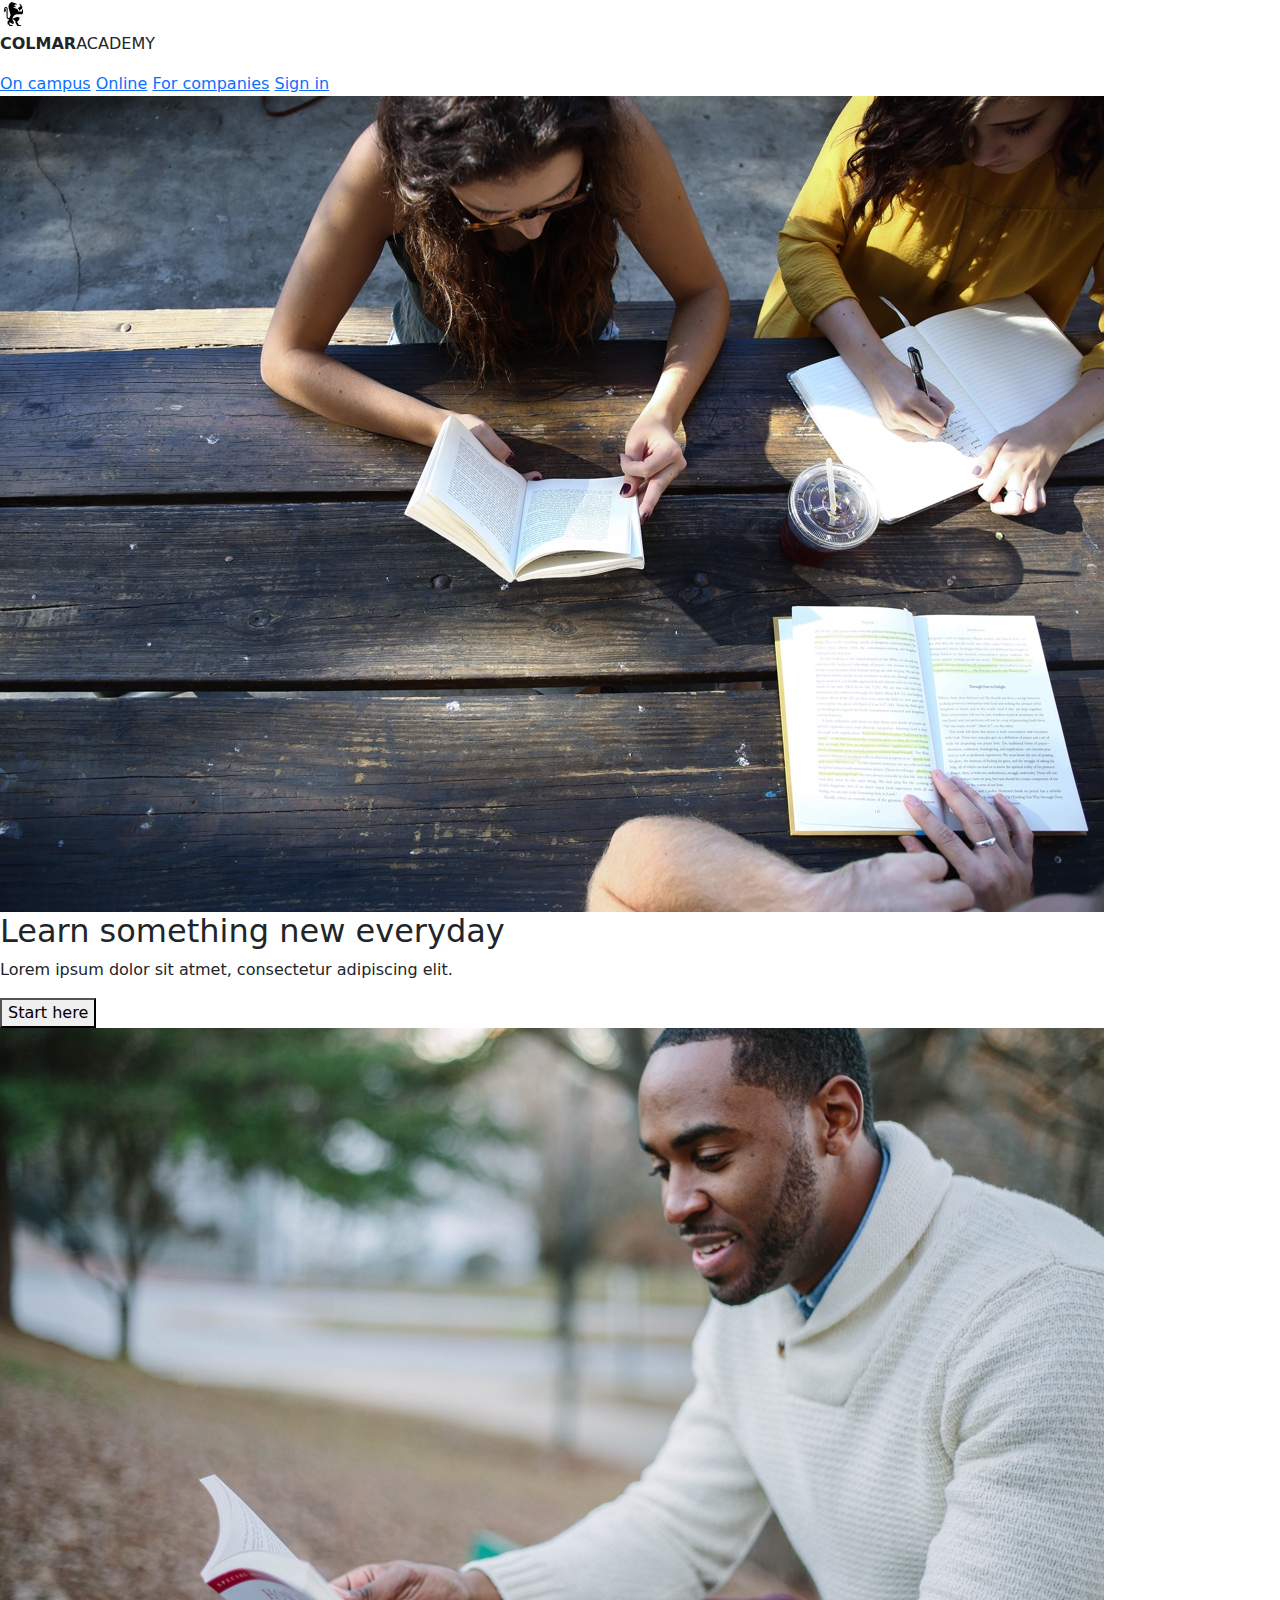
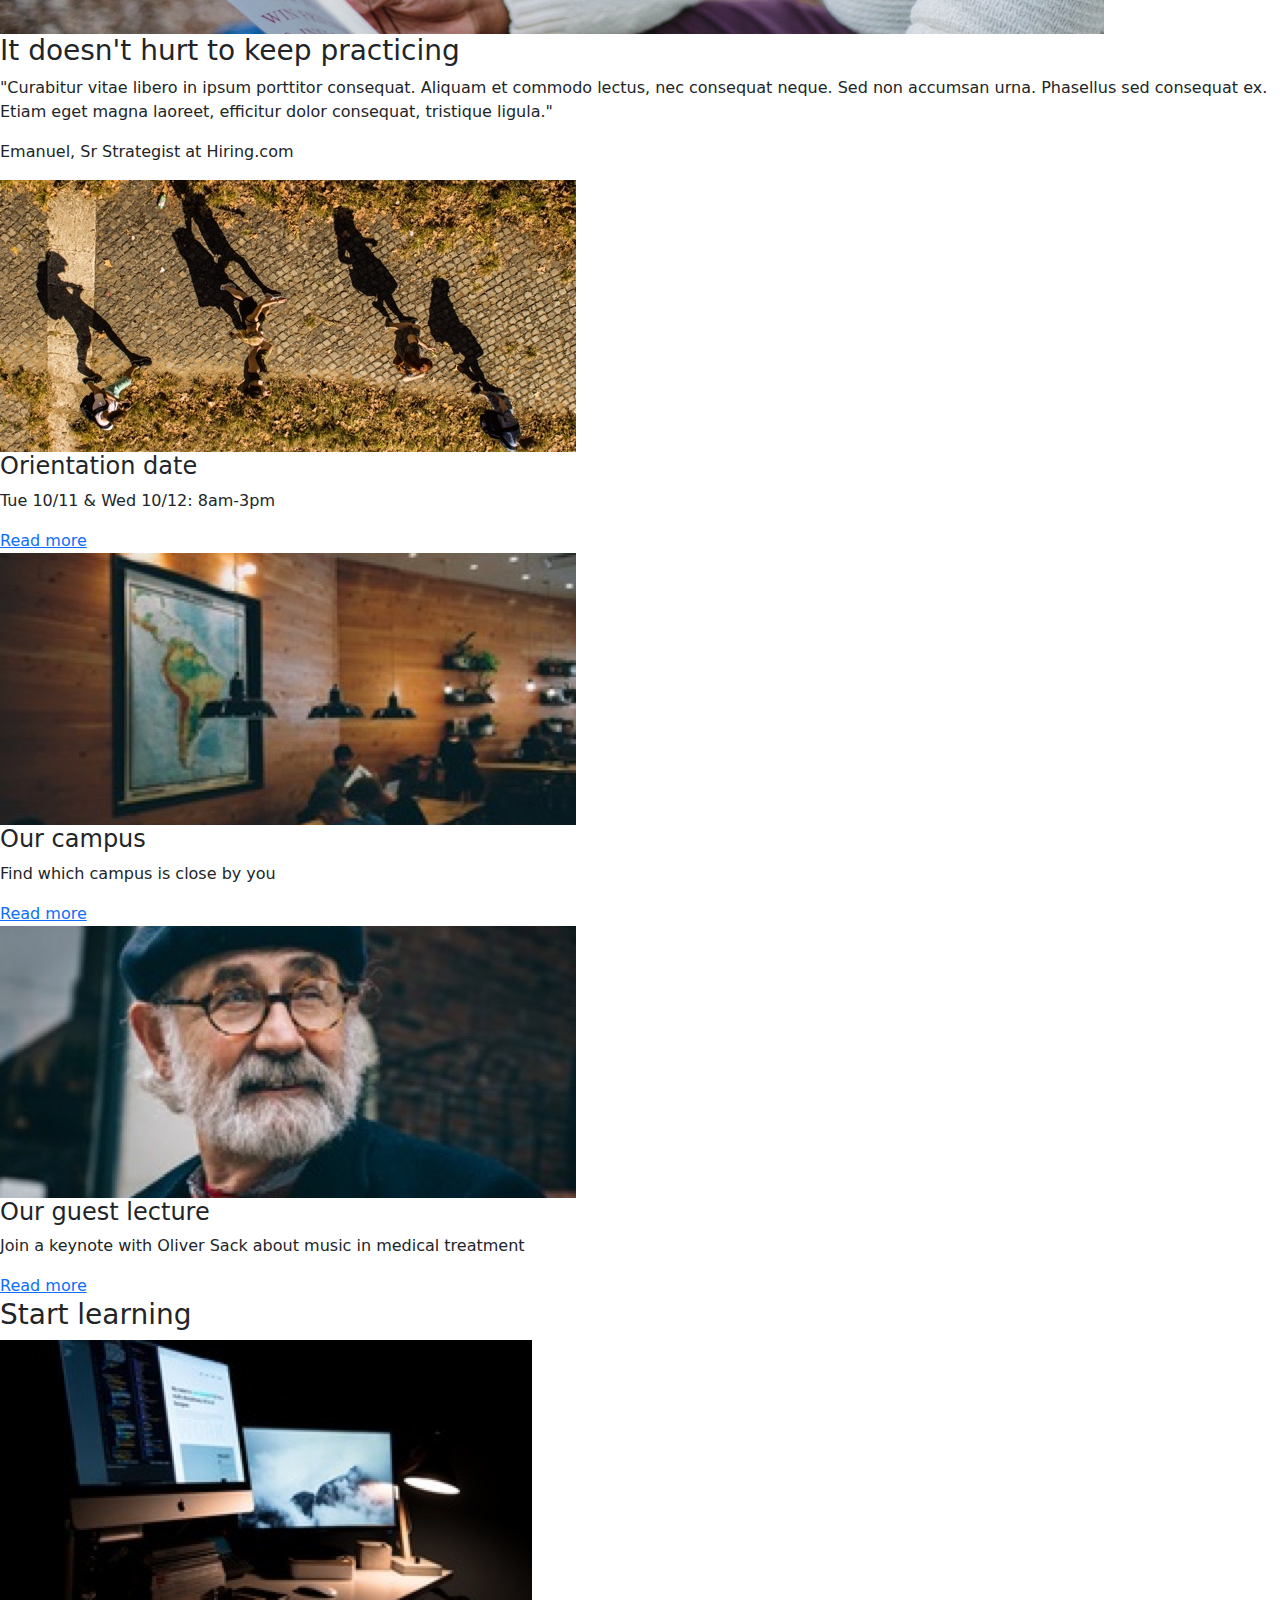
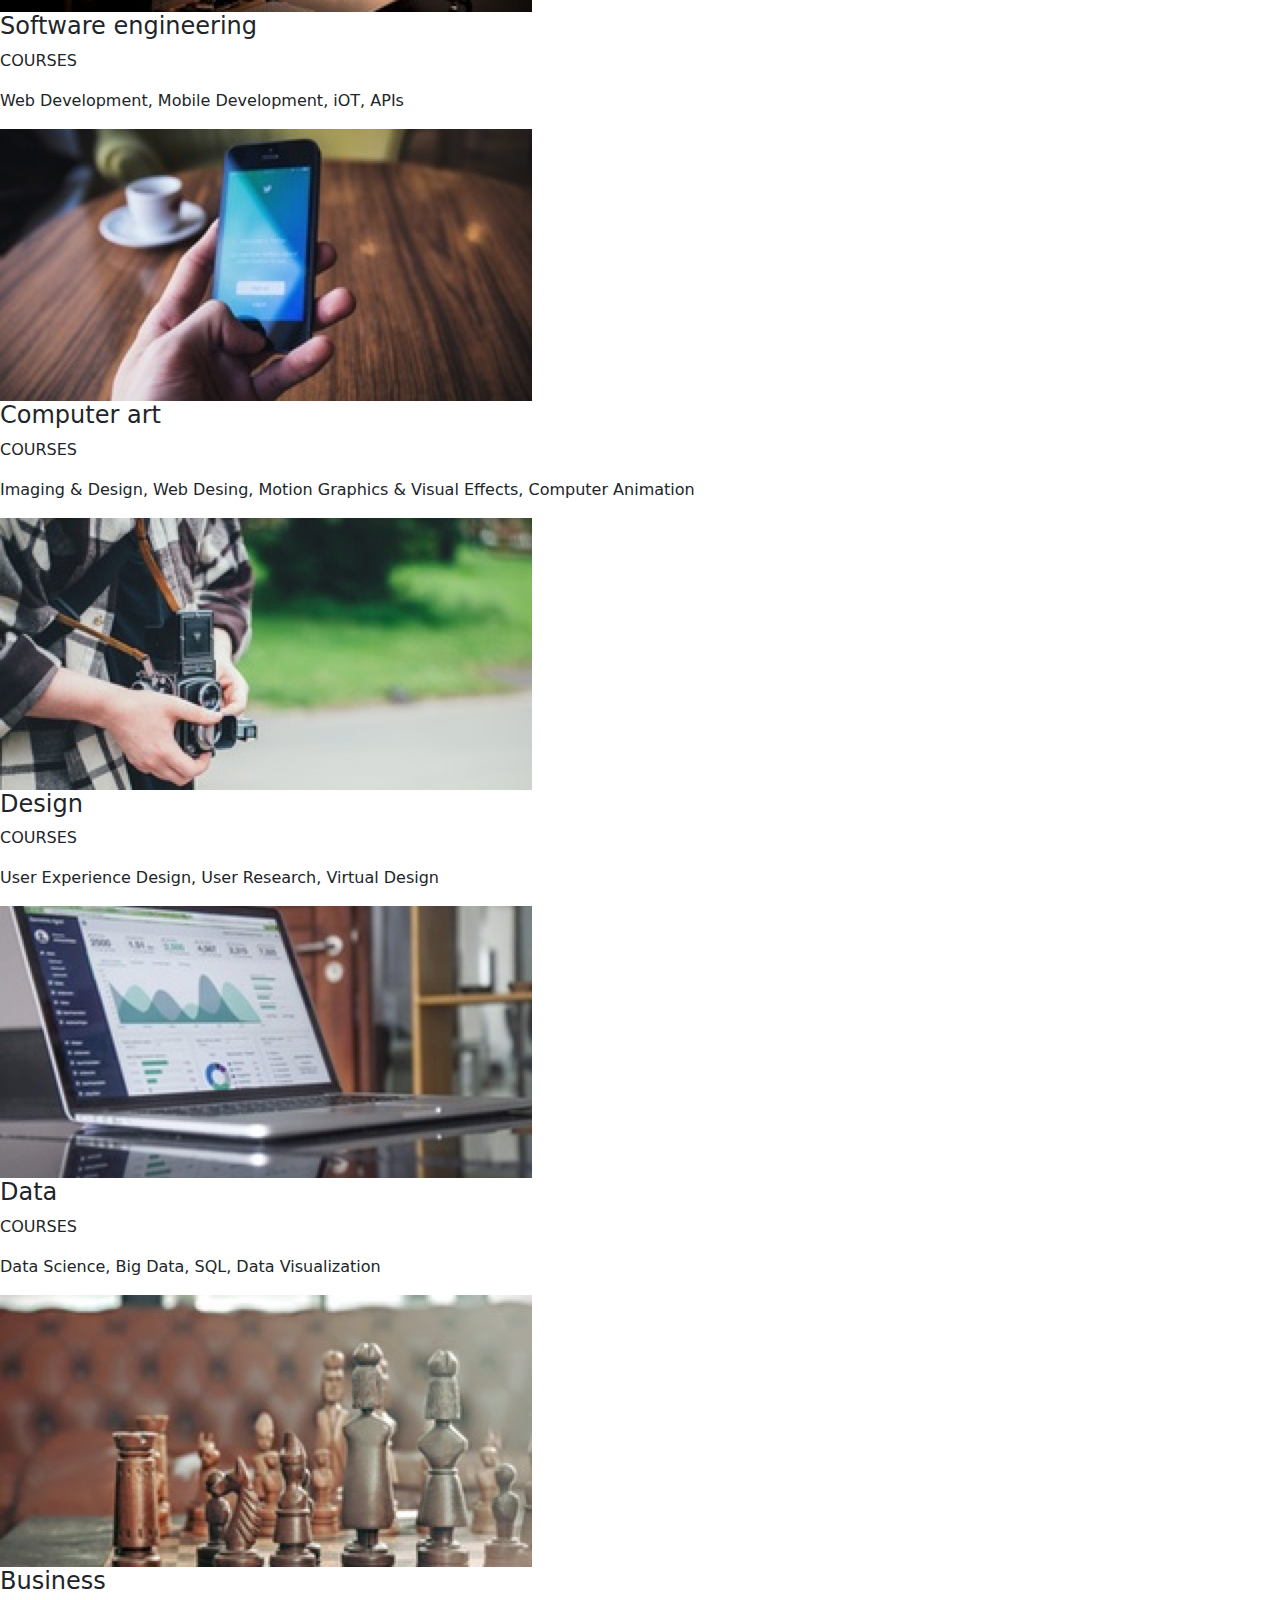
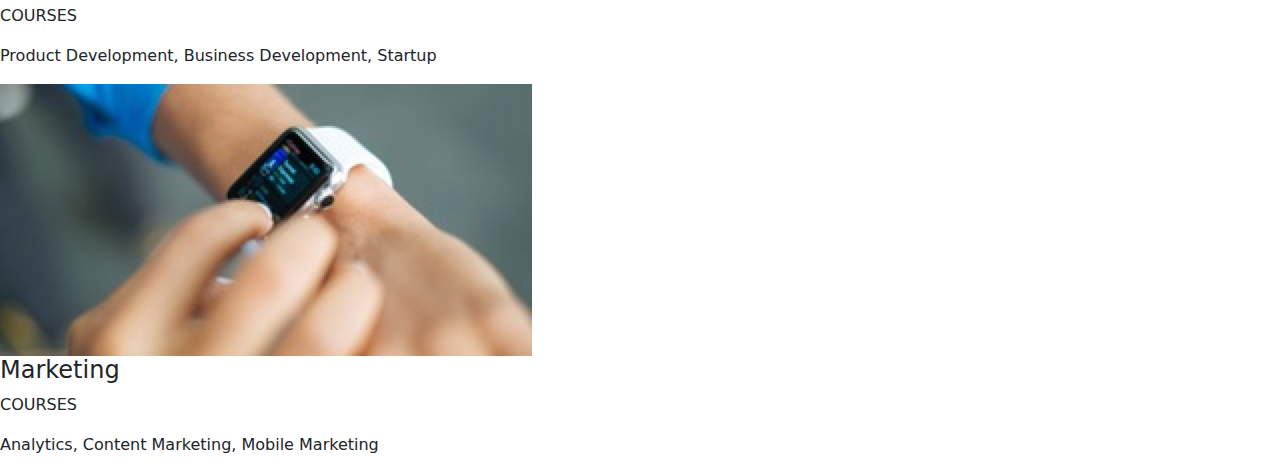
==== Capstone-Colmar/index.html @ bcd19c35 "Add third section courses" ====
<!DOCTYPE html>
<html lang="en">
  <head>
    <meta charset="UTF-8" />
    <meta http-equiv="X-UA-Compatible" content="IE=edge" />
    <meta name="viewport" content="width=device-width, initial-scale=1.0" />
    <title>Colmar Academy</title>
    <link
      rel="stylesheet"
      href="https://cdn.jsdelivr.net/npm/bootstrap@5.1.0/dist/css/bootstrap.min.css"
    />
    <link rel="stylesheet" href="resources/css/style.css" />
  </head>
  <body>
    <!-- HEADER -->
    <header>
      <div>
        <img src="resources/images/ic-logo.svg" alt="" />
        <p><strong>COLMAR</strong>ACADEMY</p>
      </div>
      <nav>
        <a href="">On campus</a>
        <a href="">Online</a>
        <a href="">For companies</a>
        <a href="">Sign in</a>
      </nav>
    </header>
    <!-- MAIN CONTENT -->
    <main>
      <!-- BANNER -->
      <section>
        <div>
          <img src="resources/images/banner.jpg" alt="" />
        </div>
        <div>
          <h2>Learn something new everyday</h2>
          <p>Lorem ipsum dolor sit atmet, consectetur adipiscing elit.</p>
          <button>Start here</button>
        </div>
      </section>
      <!-- INFORMATION -->
      <section>
        <article>
          <div>
            <img src="resources/images/information-main.jpg" alt="" />
          </div>
          <div>
            <h3>It doesn't hurt to keep practicing</h3>
            <p>
              "Curabitur vitae libero in ipsum porttitor consequat. Aliquam et
              commodo lectus, nec consequat neque. Sed non accumsan urna.
              Phasellus sed consequat ex. Etiam eget magna laoreet, efficitur
              dolor consequat, tristique ligula."
            </p>
            <p>Emanuel, Sr Strategist at Hiring.com</p>
          </div>
        </article>
        <aside>
          <div>
            <div>
              <img
                src="resources/images/information-orientation-mobile.jpg"
                alt=""
              />
            </div>
            <div>
              <h4>Orientation date</h4>
              <p>Tue 10/11 & Wed 10/12: 8am-3pm</p>
              <a href="#" target="_blank">Read more</a>
            </div>
          </div>
          <div>
            <div>
              <img
                src="resources/images/information-campus-mobile.jpg"
                alt=""
              />
            </div>
            <div>
              <h4>Our campus</h4>
              <p>Find which campus is close by you</p>
              <a href="#" target="_blank">Read more</a>
            </div>
          </div>
          <div>
            <div>
              <img
                src="resources/images/information-guest-lecture-mobile.jpg"
                alt=""
              />
            </div>
            <div>
              <h4>Our guest lecture</h4>
              <p>
                Join a keynote with Oliver Sack about music in medical treatment
              </p>
              <a href="#" target="_blank">Read more</a>
            </div>
          </div>
        </aside>
      </section>
      <!-- SECTION 3 ?-->
      <section>
        <h3>Start learning</h3>
        <div>
          <div>
            <div>
              <img src="resources/images/course-software.jpg" alt="" />
            </div>
            <div>
              <h4>Software engineering</h4>
              <p>COURSES</p>
              <p>Web Development, Mobile Development, iOT, APIs</p>
            </div>
          </div>
          <div>
            <div>
              <img
                src="./resources/images/course-computer-art.jpg"
                alt="Smartphone and coffee table"
              />
            </div>
            <div>
              <h4>Computer art</h4>
              <p>COURSES</p>
              <p>
                Imaging & Design, Web Desing, Motion Graphics & Visual Effects,
                Computer Animation
              </p>
            </div>
          </div>
          <div>
            <div>
              <img
                src="./resources/images/course-design.jpg"
                alt="Old-school camera at a green park"
              />
            </div>
            <div>
              <h4>Design</h4>
              <p>COURSES</p>
              <p>User Experience Design, User Research, Virtual Design</p>
            </div>
          </div>
          <div>
            <div>
              <img
                src="./resources/images/course-data.jpg"
                alt="Laptop with spreadsheets and graphics"
              />
            </div>
            <div>
              <h4>Data</h4>
              <p>COURSES</p>
              <p>Data Science, Big Data, SQL, Data Visualization</p>
            </div>
          </div>
          <div>
            <div>
              <img
                src="./resources/images/course-business.jpg"
                alt="Exotic chess pieces against red sofa"
              />
            </div>
            <div>
              <h4>Business</h4>
              <p>COURSES</p>
              <p>Product Development, Business Development, Startup</p>
            </div>
          </div>
          <div>
            <div>
              <img
                src="./resources/images/course-marketing.jpg"
                alt="Smartwatch on wrist"
              />
            </div>
            <div>
              <h4>Marketing</h4>
              <p>COURSES</p>
              <p>Analytics, Content Marketing, Mobile Marketing</p>
            </div>
          </div>
        </div>
      </section>
    </main>
  </body>
</html>
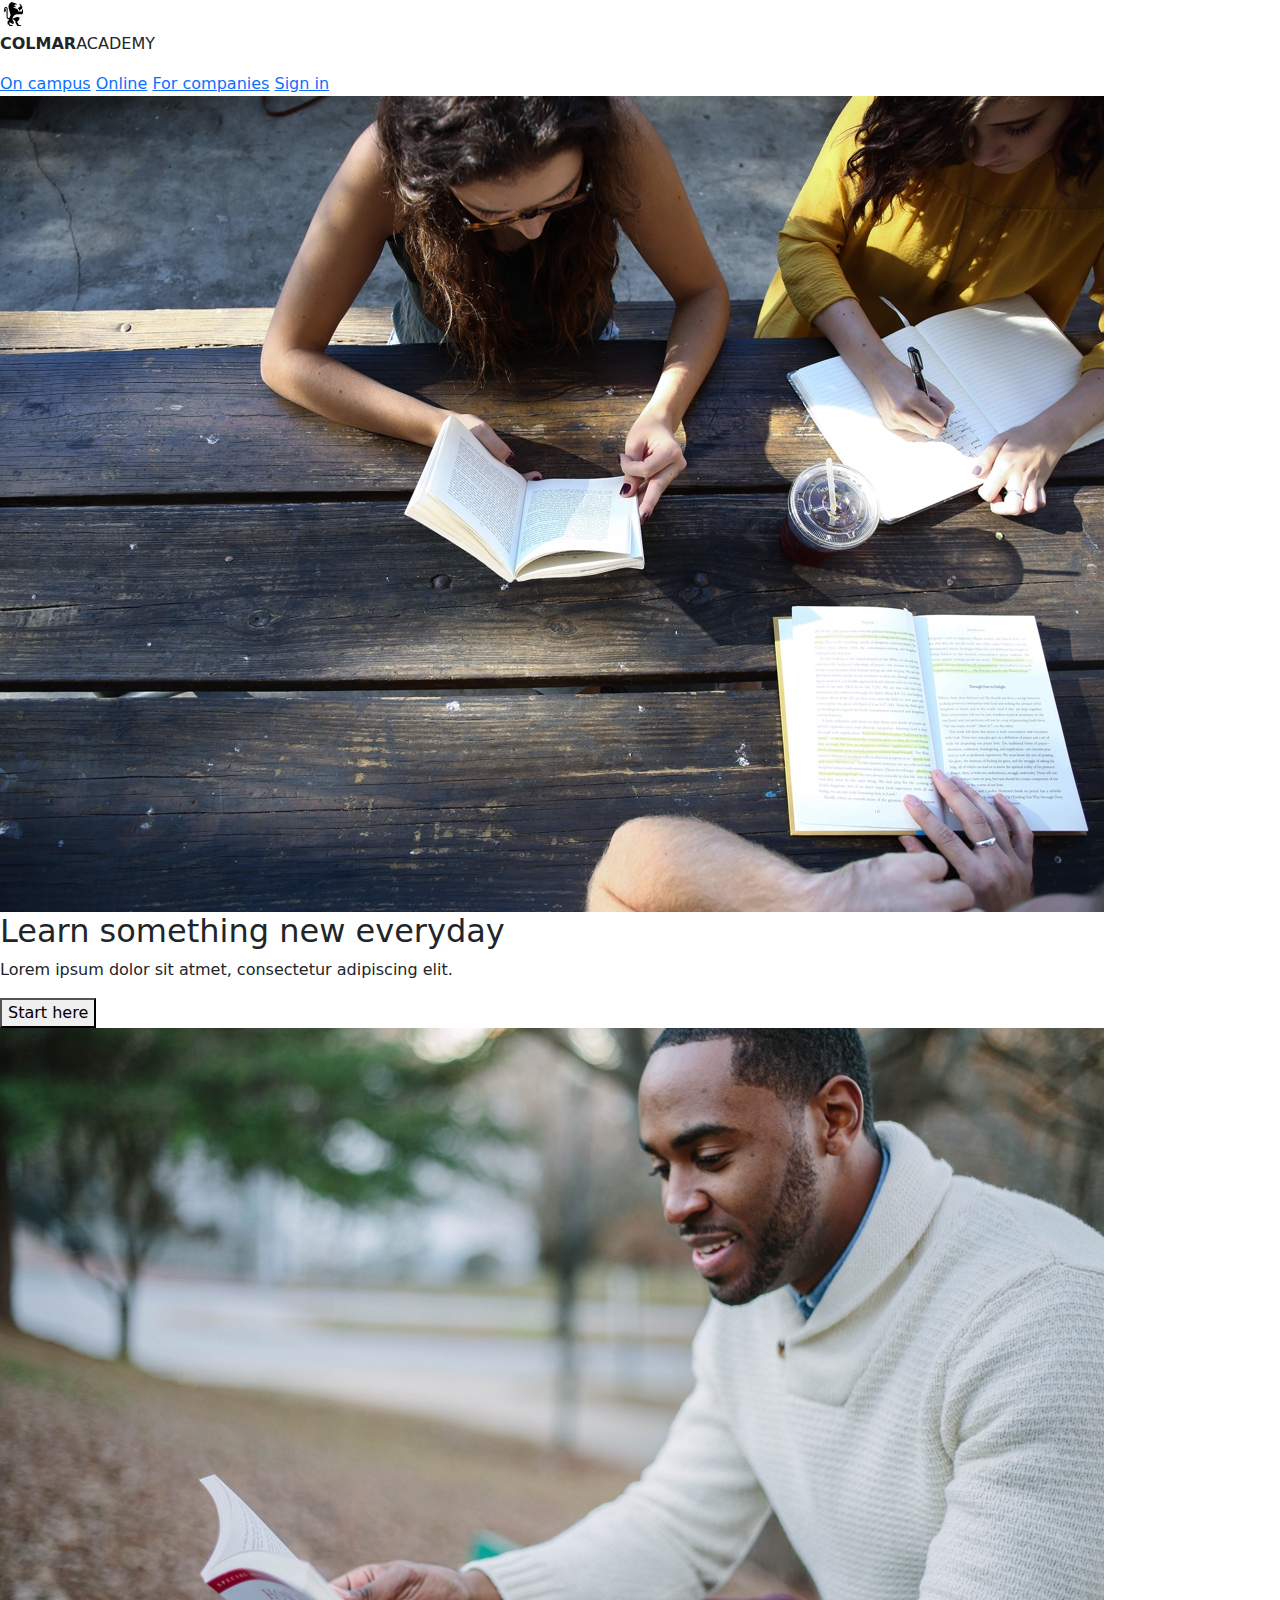
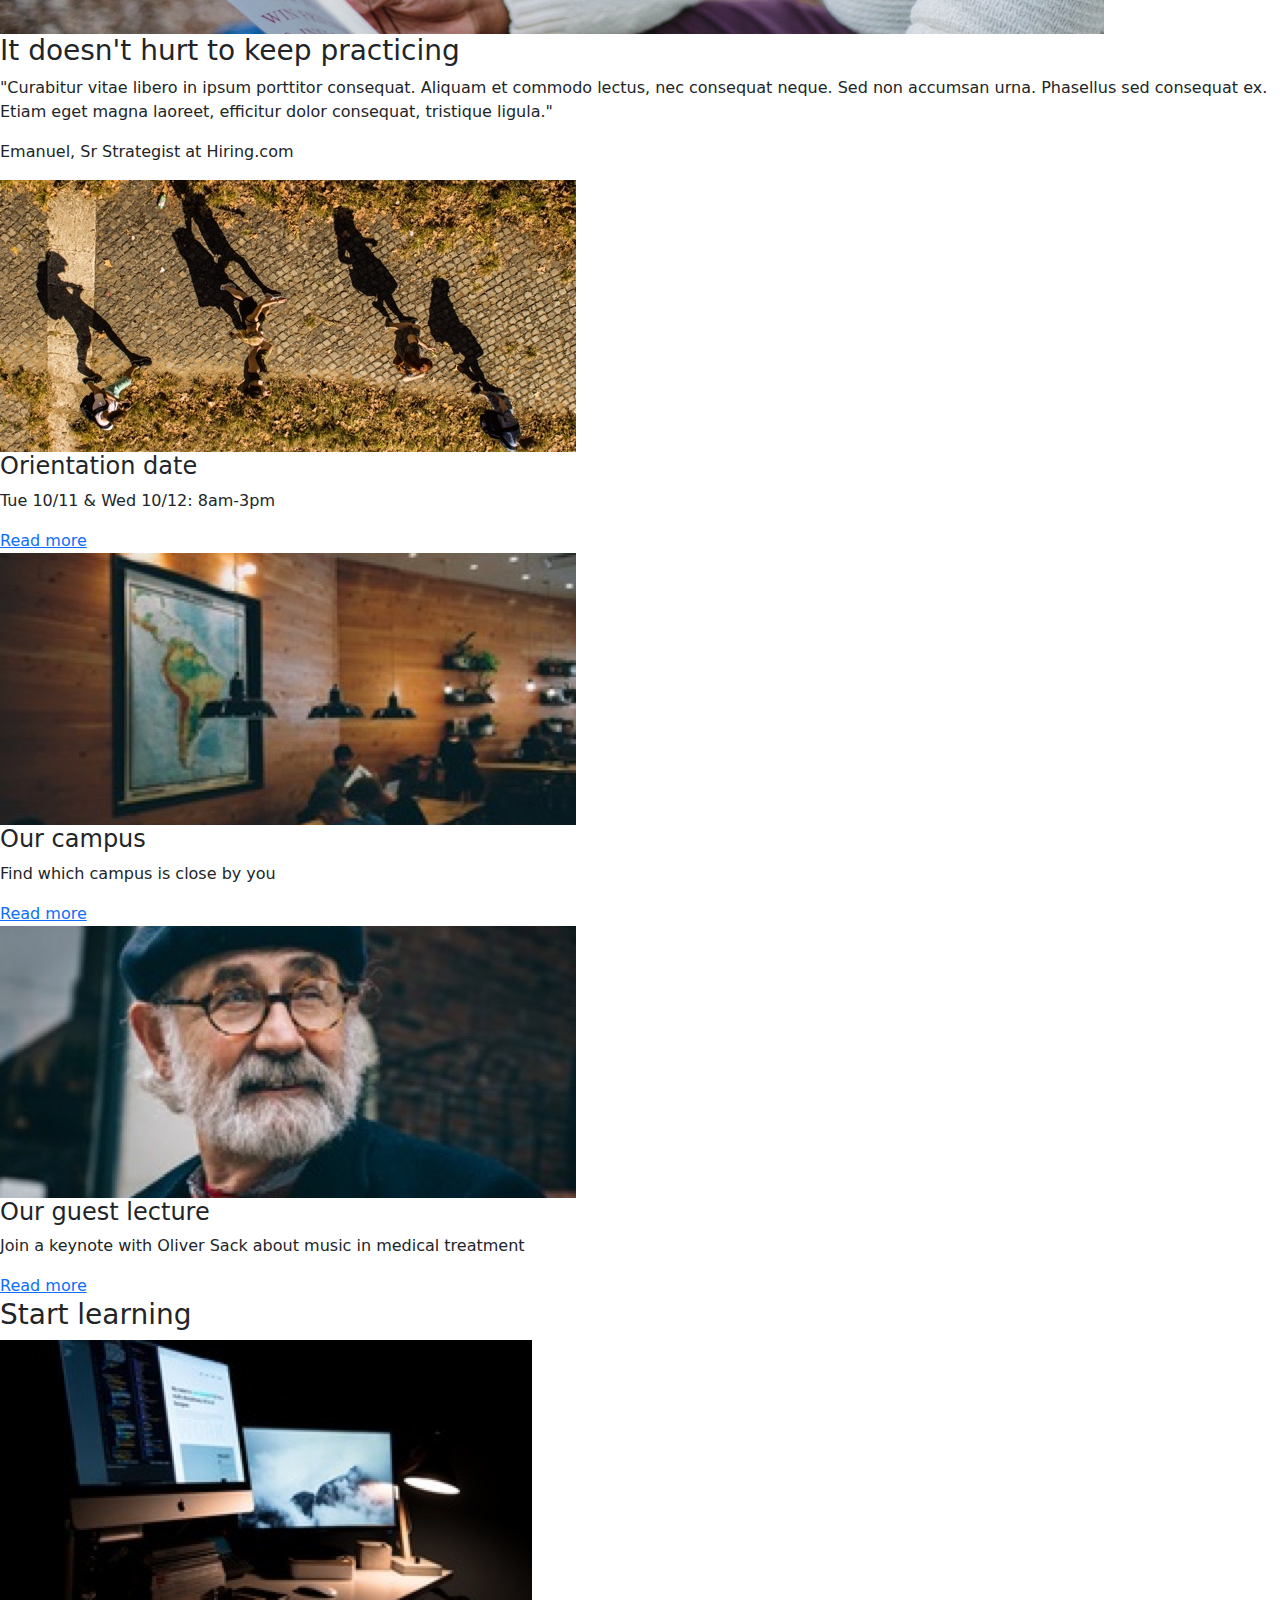
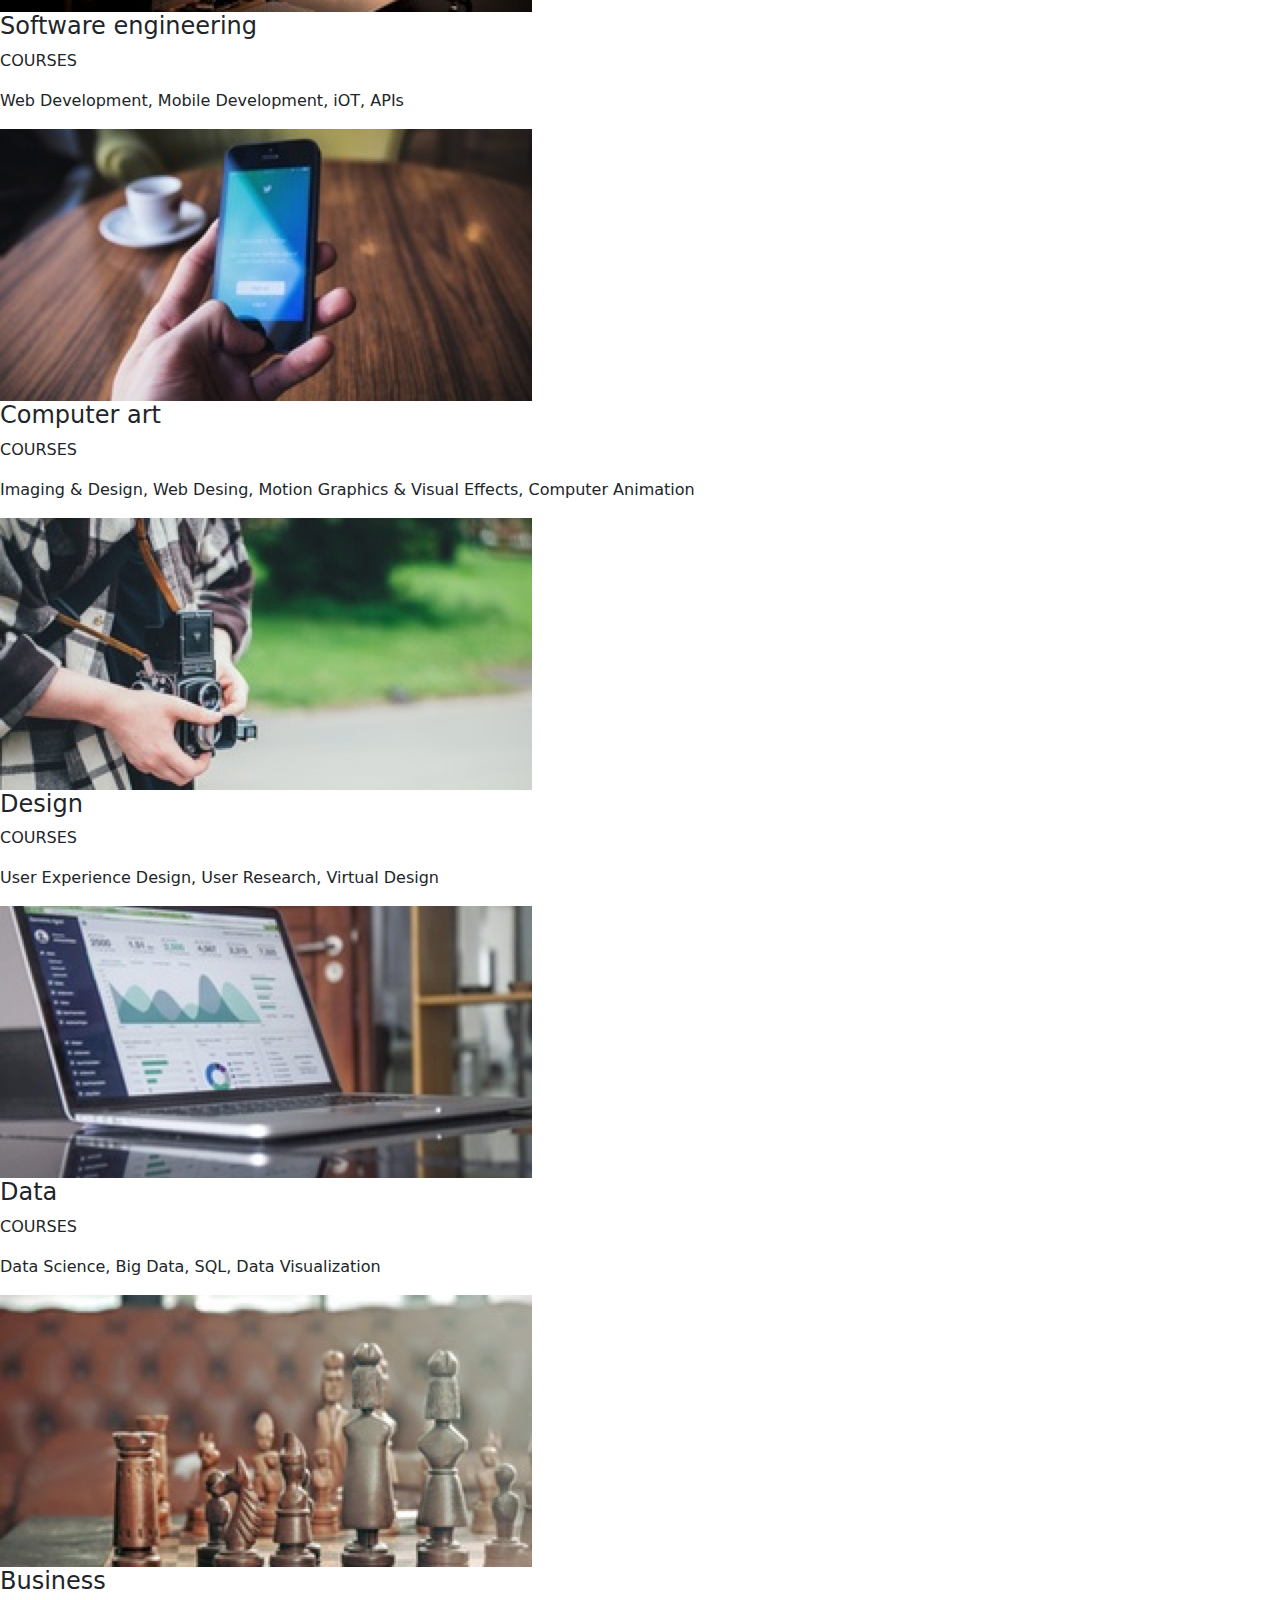
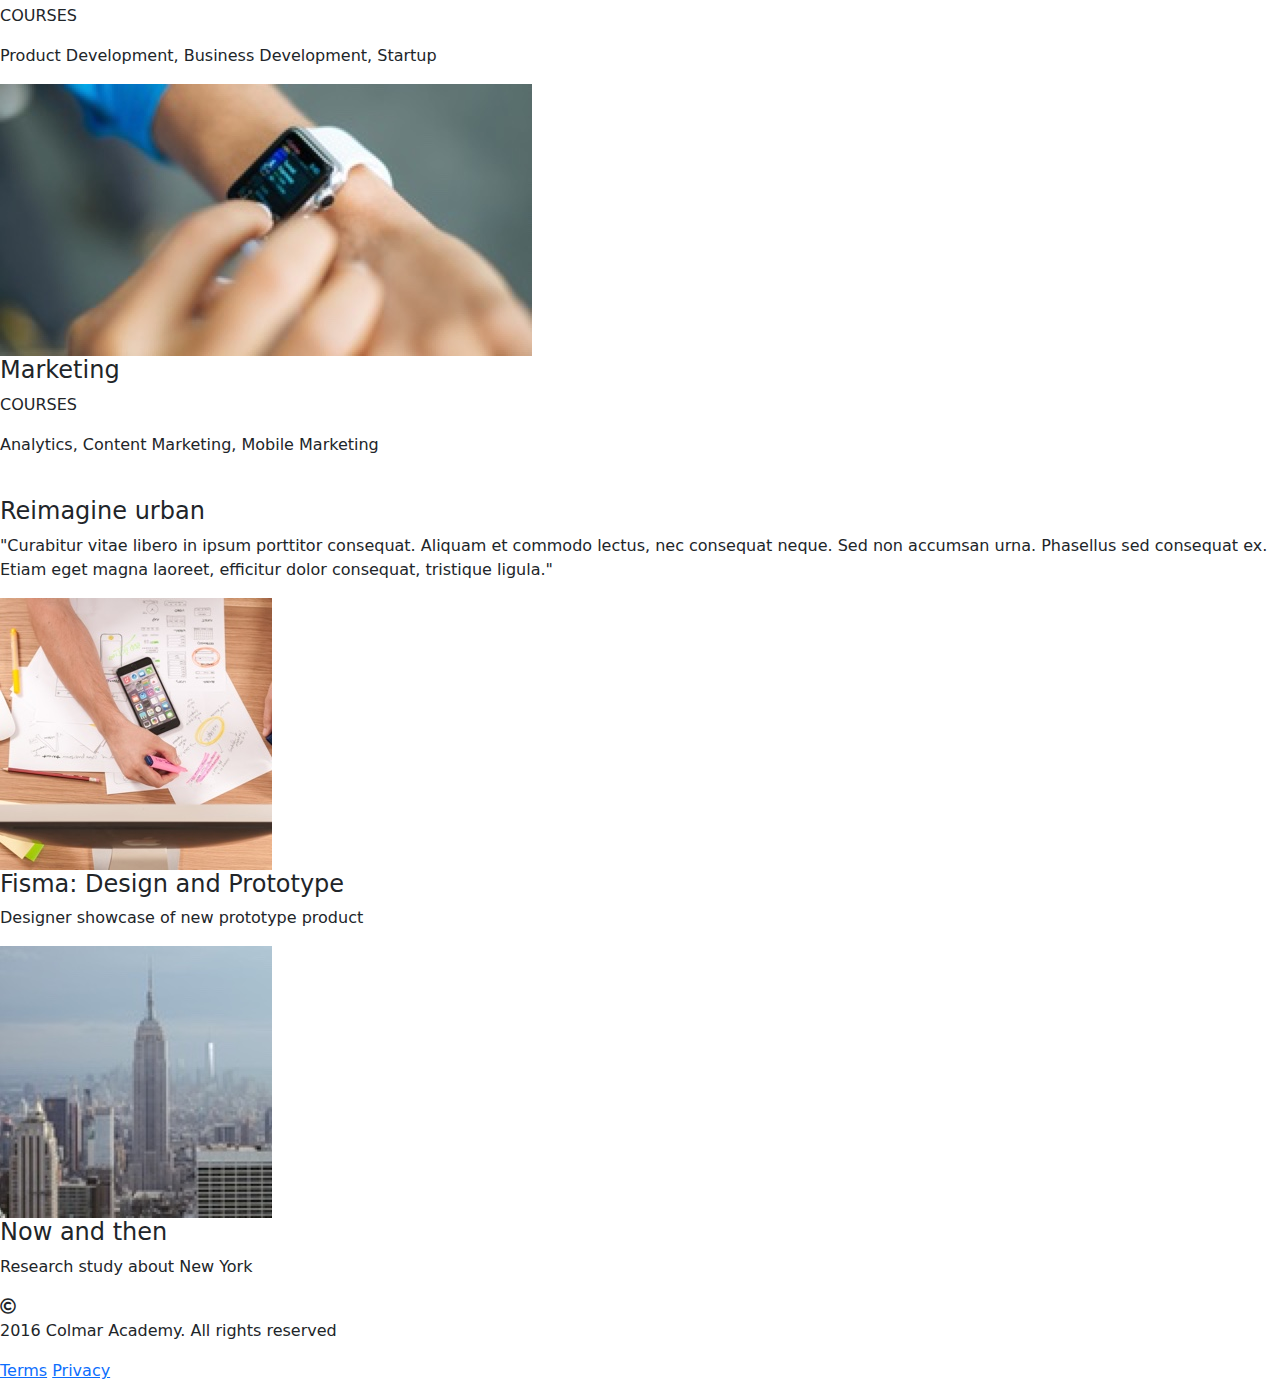
==== commit 2a36aa26: "Add copyright to footer" ====
--- a/Capstone-Colmar/index.html
+++ b/Capstone-Colmar/index.html
@@ -5,6 +5,7 @@
     <meta http-equiv="X-UA-Compatible" content="IE=edge" />
     <meta name="viewport" content="width=device-width, initial-scale=1.0" />
     <title>Colmar Academy</title>
+    <link rel="stylesheet" href="https://cdnjs.cloudflare.com/ajax/libs/font-awesome/5.15.4/css/all.min.css">
     <link
       rel="stylesheet"
       href="https://cdn.jsdelivr.net/npm/bootstrap@5.1.0/dist/css/bootstrap.min.css"
@@ -99,7 +100,7 @@
           </div>
         </aside>
       </section>
-      <!-- SECTION 3 ?-->
+      <!-- COURSES -->
       <section>
         <h3>Start learning</h3>
         <div>
@@ -183,6 +184,54 @@
           </div>
         </div>
       </section>
+      <!-- THESIS -->
+      <section>
+        <article>
+          <div>
+            <img src="resources/images/no-video-img.png" alt="" />
+          </div>
+          <div>
+            <h4>Reimagine urban</h4>
+            <p>
+              "Curabitur vitae libero in ipsum porttitor consequat. Aliquam et
+              commodo lectus, nec consequat neque. Sed non accumsan urna.
+              Phasellus sed consequat ex. Etiam eget magna laoreet, efficitur
+              dolor consequat, tristique ligula."
+            </p>
+          </div>
+        </article>
+        <aside>
+          <div>
+            <div>
+              <img src="resources/images/thesis-fisma.jpg" alt="" />
+            </div>
+            <div>
+              <h4>Fisma: Design and Prototype</h4>
+              <p>Designer showcase of new prototype product</p>
+            </div>
+          </div>
+          <div>
+            <div>
+              <img src="resources/images/thesis-now-and-then.jpg" alt="" />
+            </div>
+            <div>
+              <h4>Now and then</h4>
+              <p>Research study about New York</p>
+            </div>
+          </div>
+        </aside>
+      </section>
     </main>
+    <!-- FOOTER -->
+    <footer>
+    <div>
+      <i class="far fa-copyright"></i>
+      <p>2016 Colmar Academy. All rights reserved</p>
+    </div>
+    <div>
+      <a href="">Terms</a>
+      <a href="">Privacy</a>
+    </div>
+    </footer>
   </body>
 </html>
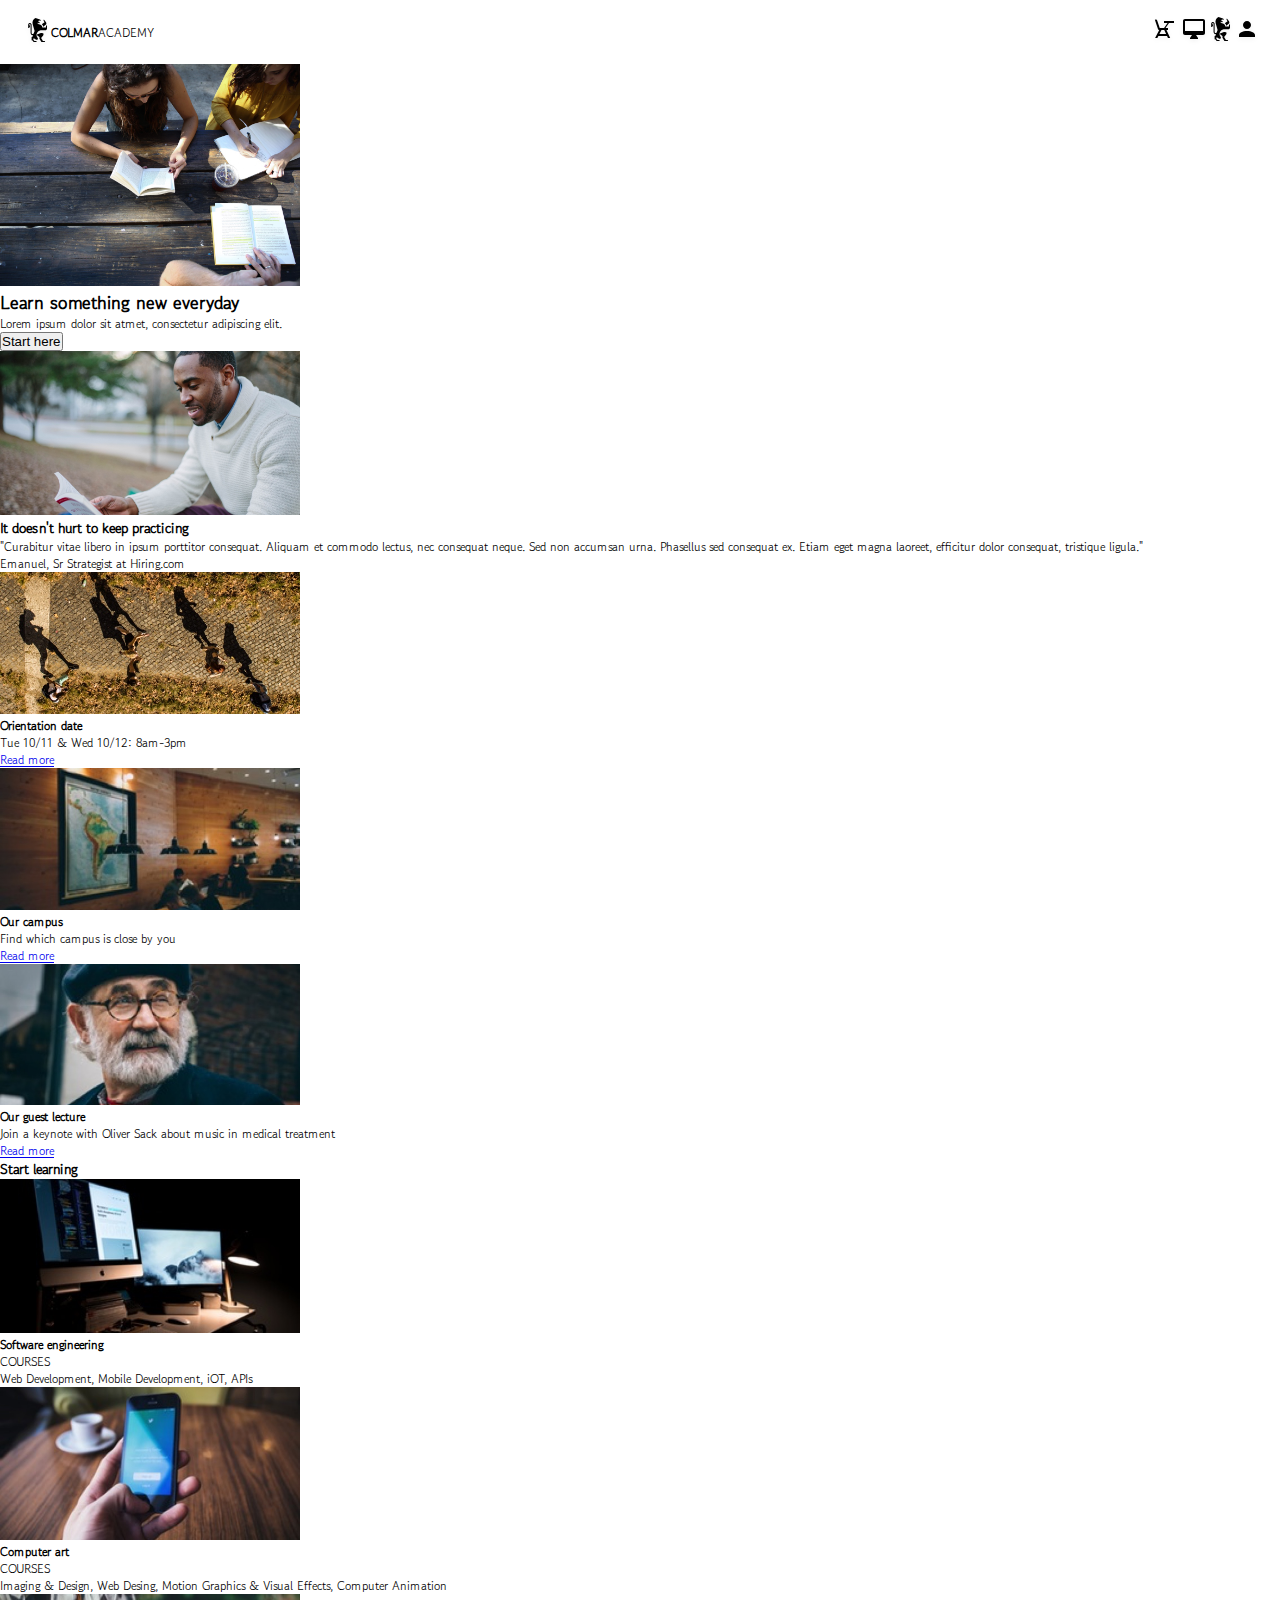
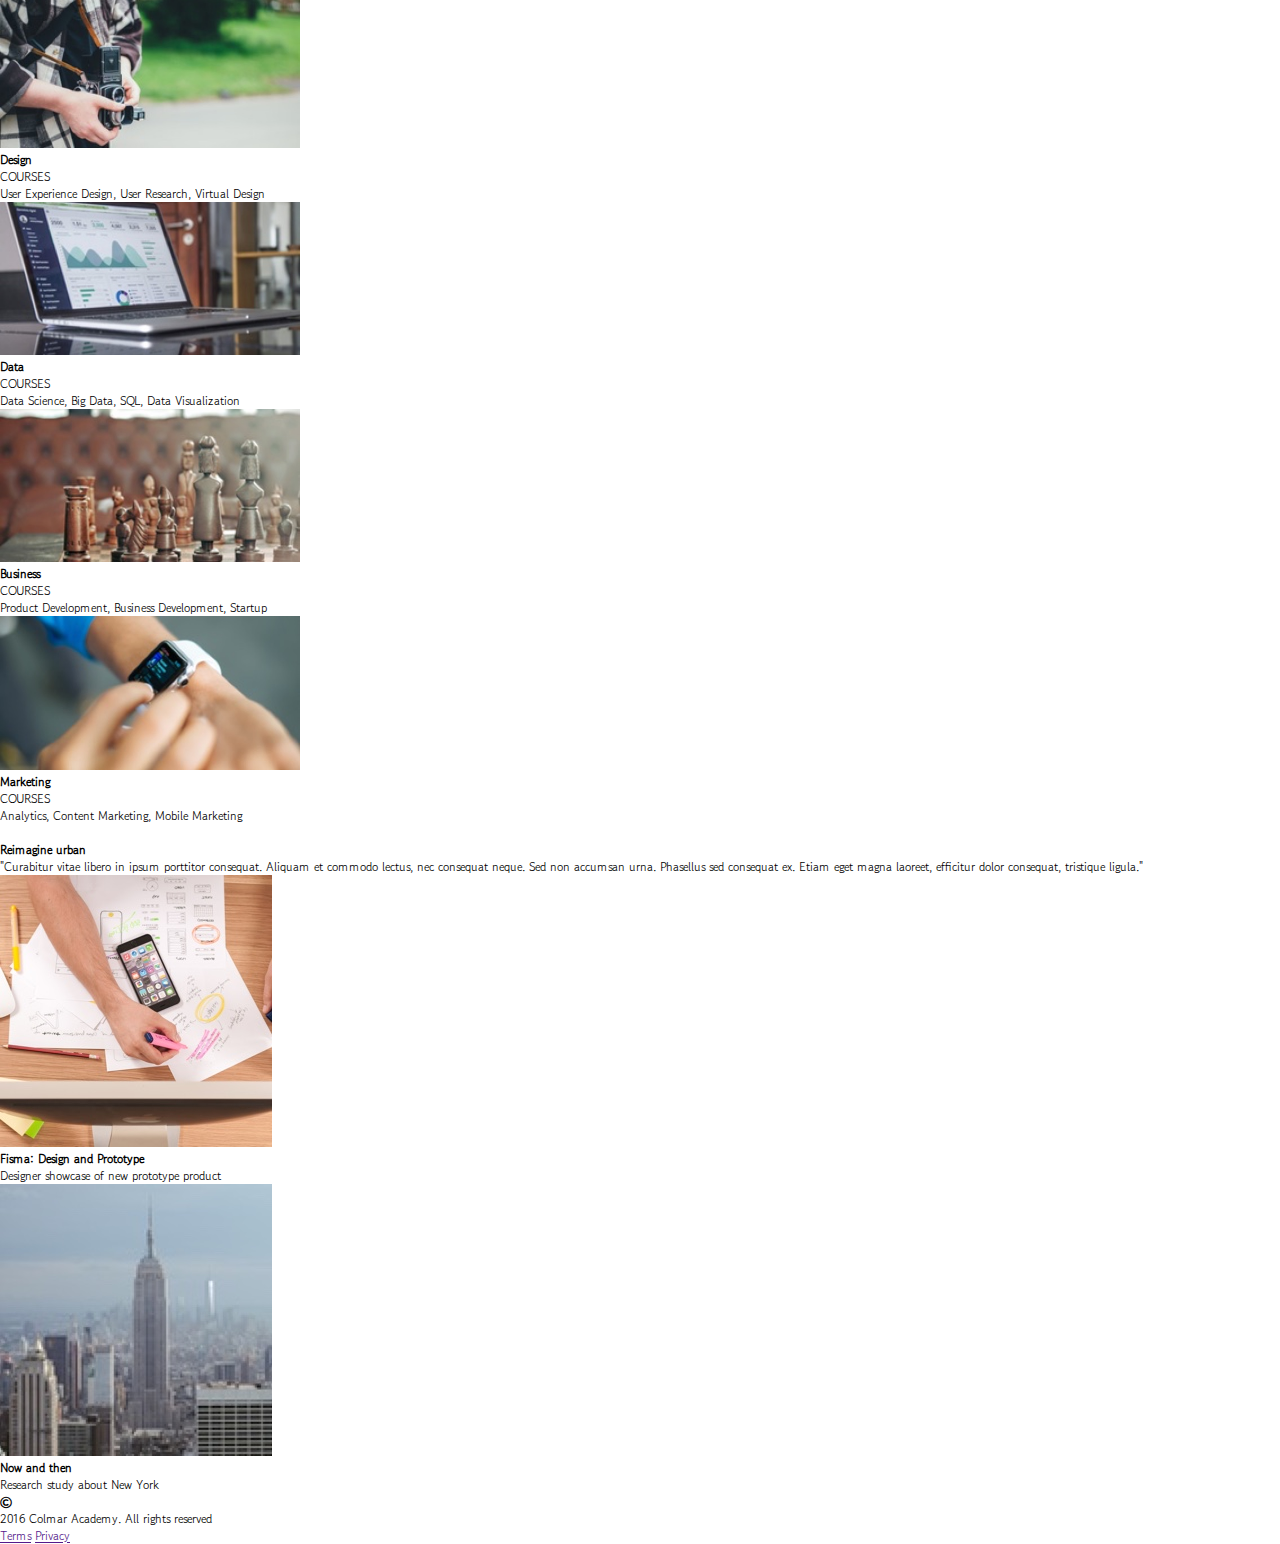
==== commit f2fca067: "Remove bootstrap, add rules to header and *" ====
--- a/Capstone-Colmar/index.html
+++ b/Capstone-Colmar/index.html
@@ -6,24 +6,20 @@
     <meta name="viewport" content="width=device-width, initial-scale=1.0" />
     <title>Colmar Academy</title>
     <link rel="stylesheet" href="https://cdnjs.cloudflare.com/ajax/libs/font-awesome/5.15.4/css/all.min.css">
-    <link
-      rel="stylesheet"
-      href="https://cdn.jsdelivr.net/npm/bootstrap@5.1.0/dist/css/bootstrap.min.css"
-    />
     <link rel="stylesheet" href="resources/css/style.css" />
   </head>
   <body>
     <!-- HEADER -->
-    <header>
-      <div>
+    <header class="flex-container">
+      <div class="flex-container" id="logo">
         <img src="resources/images/ic-logo.svg" alt="" />
         <p><strong>COLMAR</strong>ACADEMY</p>
       </div>
-      <nav>
-        <a href="">On campus</a>
-        <a href="">Online</a>
-        <a href="">For companies</a>
-        <a href="">Sign in</a>
+      <nav class="flex-container">
+        <a href=""><img src="resources/images/ic-on-campus.svg"></img><p>On campus</p></a>
+        <a href=""><img src="resources/images/ic-online.svg"></img><p>Online</p></a>
+        <a href=""><img src="resources/images/ic-logo.svg"></img><p>For companies</p></a>
+        <a href=""><img src="resources/images/ic-login.svg"></img><p>Sign in</p></a>
       </nav>
     </header>
     <!-- MAIN CONTENT -->
--- a/Capstone-Colmar/resources/css/style.css
+++ b/Capstone-Colmar/resources/css/style.css
@@ -0,0 +1,51 @@
+/* Import rules */
+
+@import url('https://fonts.googleapis.com/css2?family=Gowun+Dodum&display=swap');
+
+/* General rules */
+
+* {
+  margin: 0;
+  padding: 0;
+}
+
+img {
+  max-width: 300px;
+}
+
+.flex-container {
+  display: flex;
+}
+
+html {
+  font-size: 12px;
+  font-family: 'Gowun Dodum';
+}
+
+/* Header rules */
+
+header {
+  align-items: center;
+  justify-content: space-between;
+  height: 64px;
+}
+
+#logo {
+  align-items: center;
+  height: 50%;
+  margin-left: 24px;
+}
+
+nav {
+  margin-right: 24px;
+  align-items: center;
+}
+
+nav p {
+  display: none;
+}
+
+nav a {
+  max-width: 20%;
+  margin: 0 3%;
+}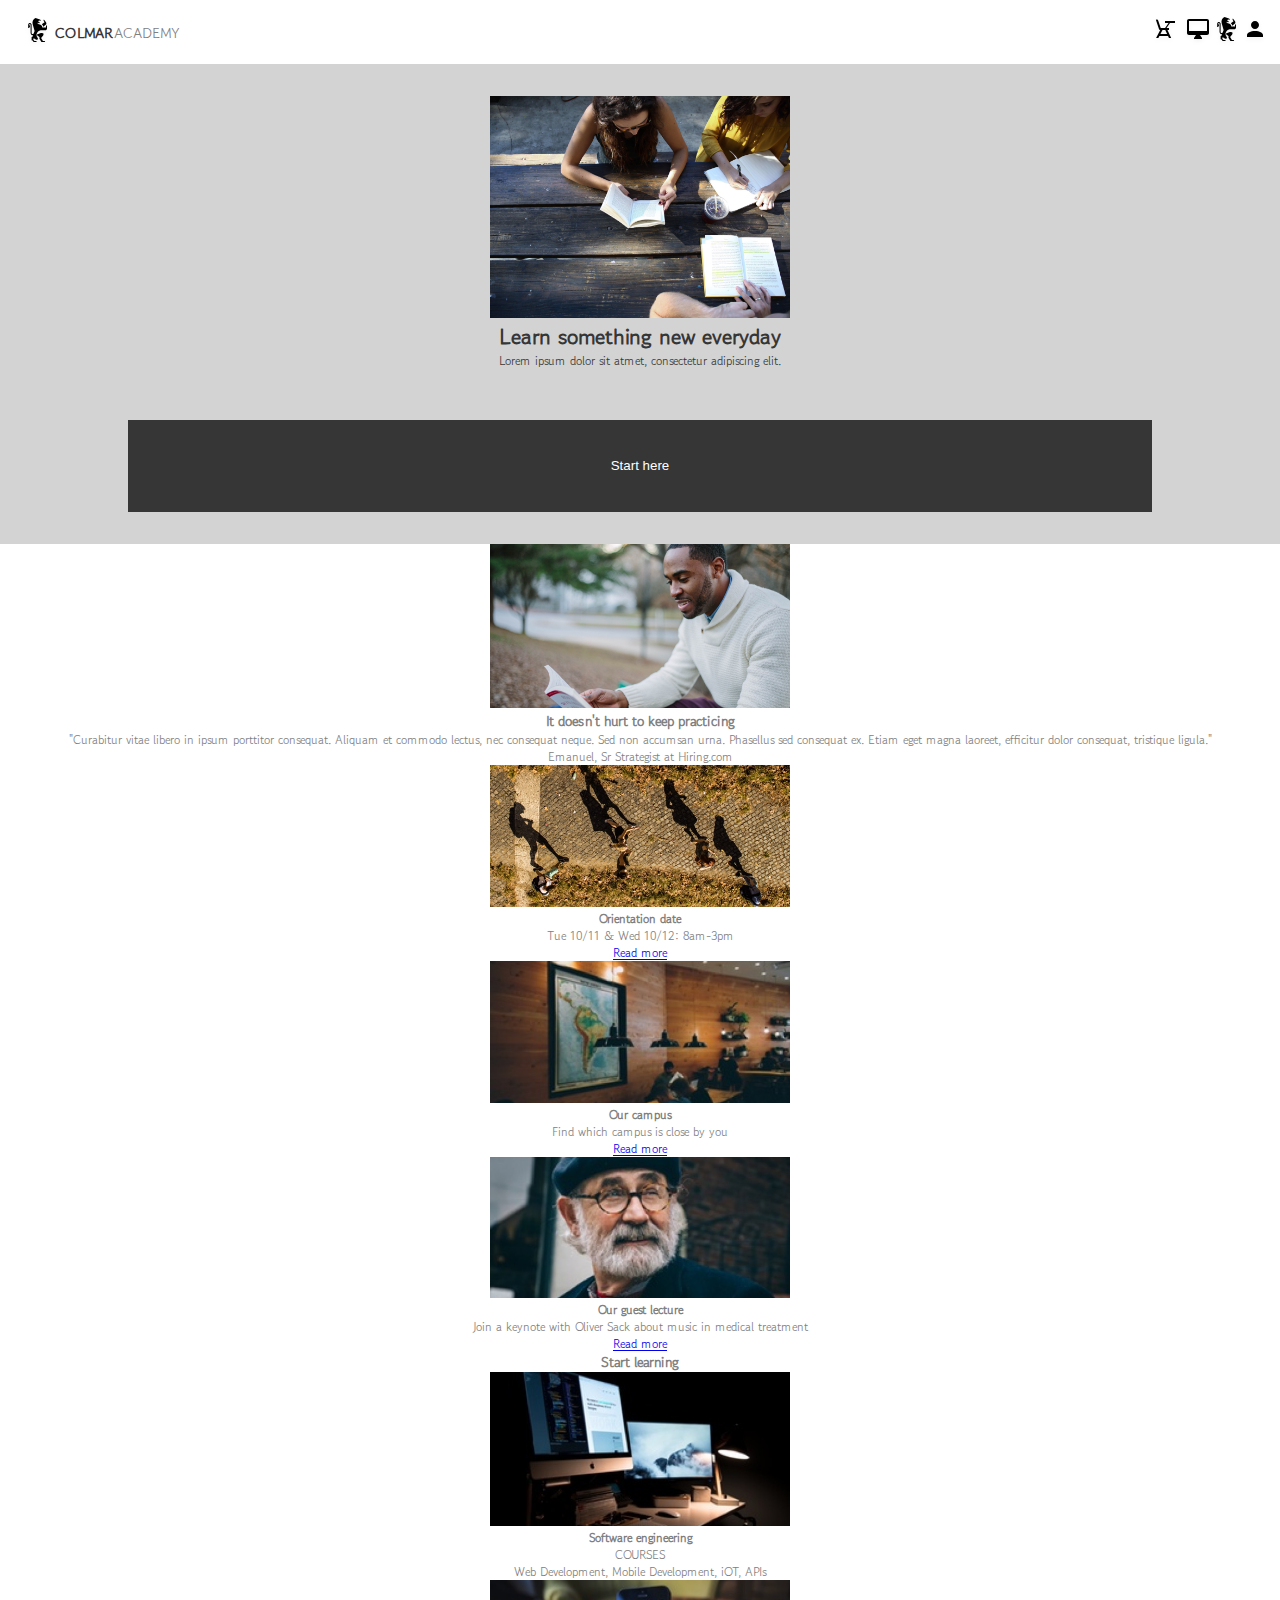
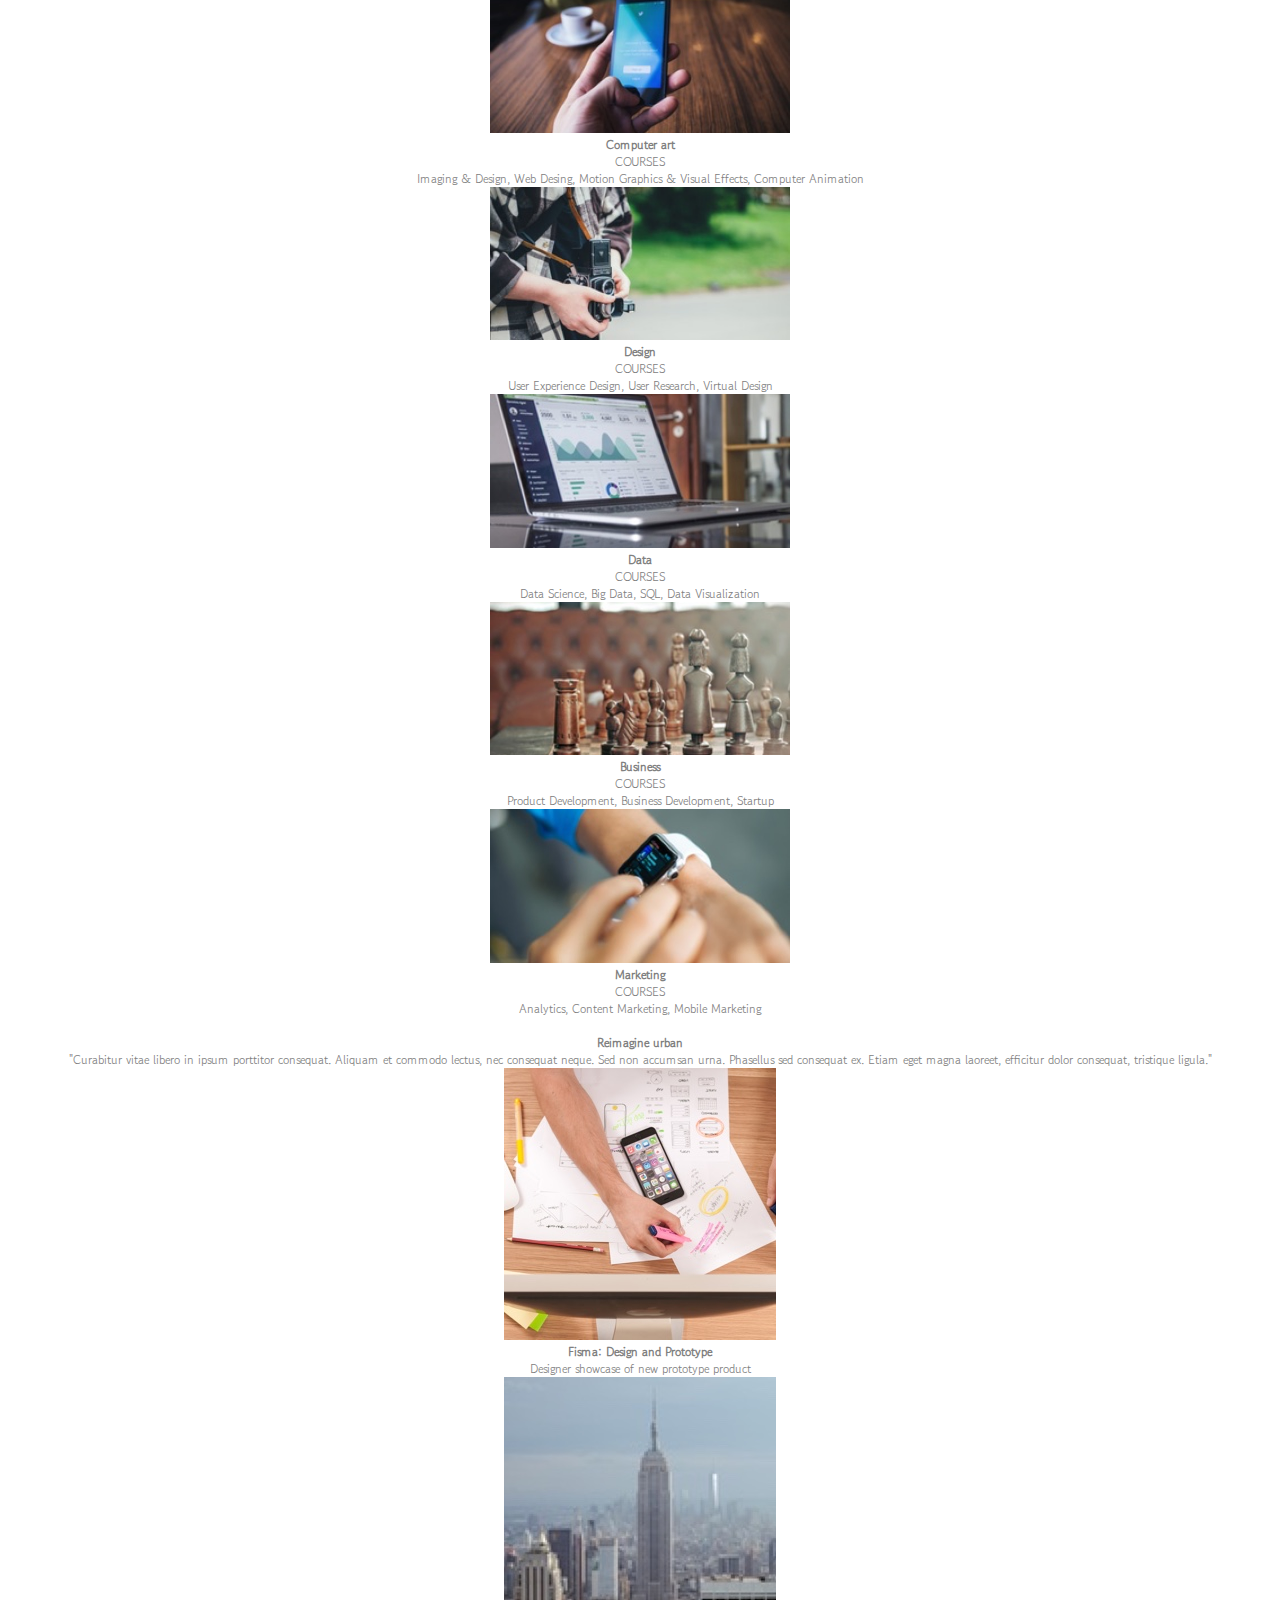
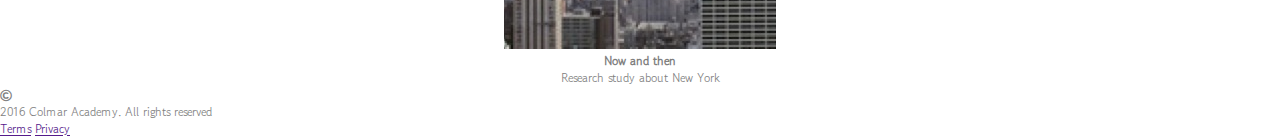
==== commit 1424b5b0: "Add style to banner" ====
--- a/Capstone-Colmar/index.html
+++ b/Capstone-Colmar/index.html
@@ -25,7 +25,7 @@
     <!-- MAIN CONTENT -->
     <main>
       <!-- BANNER -->
-      <section>
+      <section id="banner" class="padding">
         <div>
           <img src="resources/images/banner.jpg" alt="" />
         </div>
--- a/Capstone-Colmar/resources/css/style.css
+++ b/Capstone-Colmar/resources/css/style.css
@@ -17,9 +17,23 @@
   display: flex;
 }
 
+.padding {
+  padding: 32px 0;
+}
+
 html {
   font-size: 12px;
   font-family: 'Gowun Dodum';
+  color: grey;
+}
+
+main {
+  text-align: center;
+}
+
+h2 {
+  font-size: 1.8rem;
+  font-weight: 800;
 }
 
 /* Header rules */
@@ -36,6 +50,16 @@
   margin-left: 24px;
 }
 
+#logo p {
+  font-size: 1.2rem;
+  margin: 0 2%;
+}
+
+#logo strong {
+  margin: 0 1.2%;
+  color: rgb(54, 54, 54);
+}
+
 nav {
   margin-right: 24px;
   align-items: center;
@@ -47,5 +71,21 @@
 
 nav a {
   max-width: 20%;
-  margin: 0 3%;
+  margin: 0 4%;
+}
+
+/* Banner rules */
+
+#banner {
+  background-color: lightgray;
+  color: rgb(54, 54, 54);
+}
+
+#banner button {
+  padding: 3%;
+  background-color: rgb(54, 54, 54);
+  color: white;
+  border: none;
+  width: 80%;
+  margin-top: 4%;
 }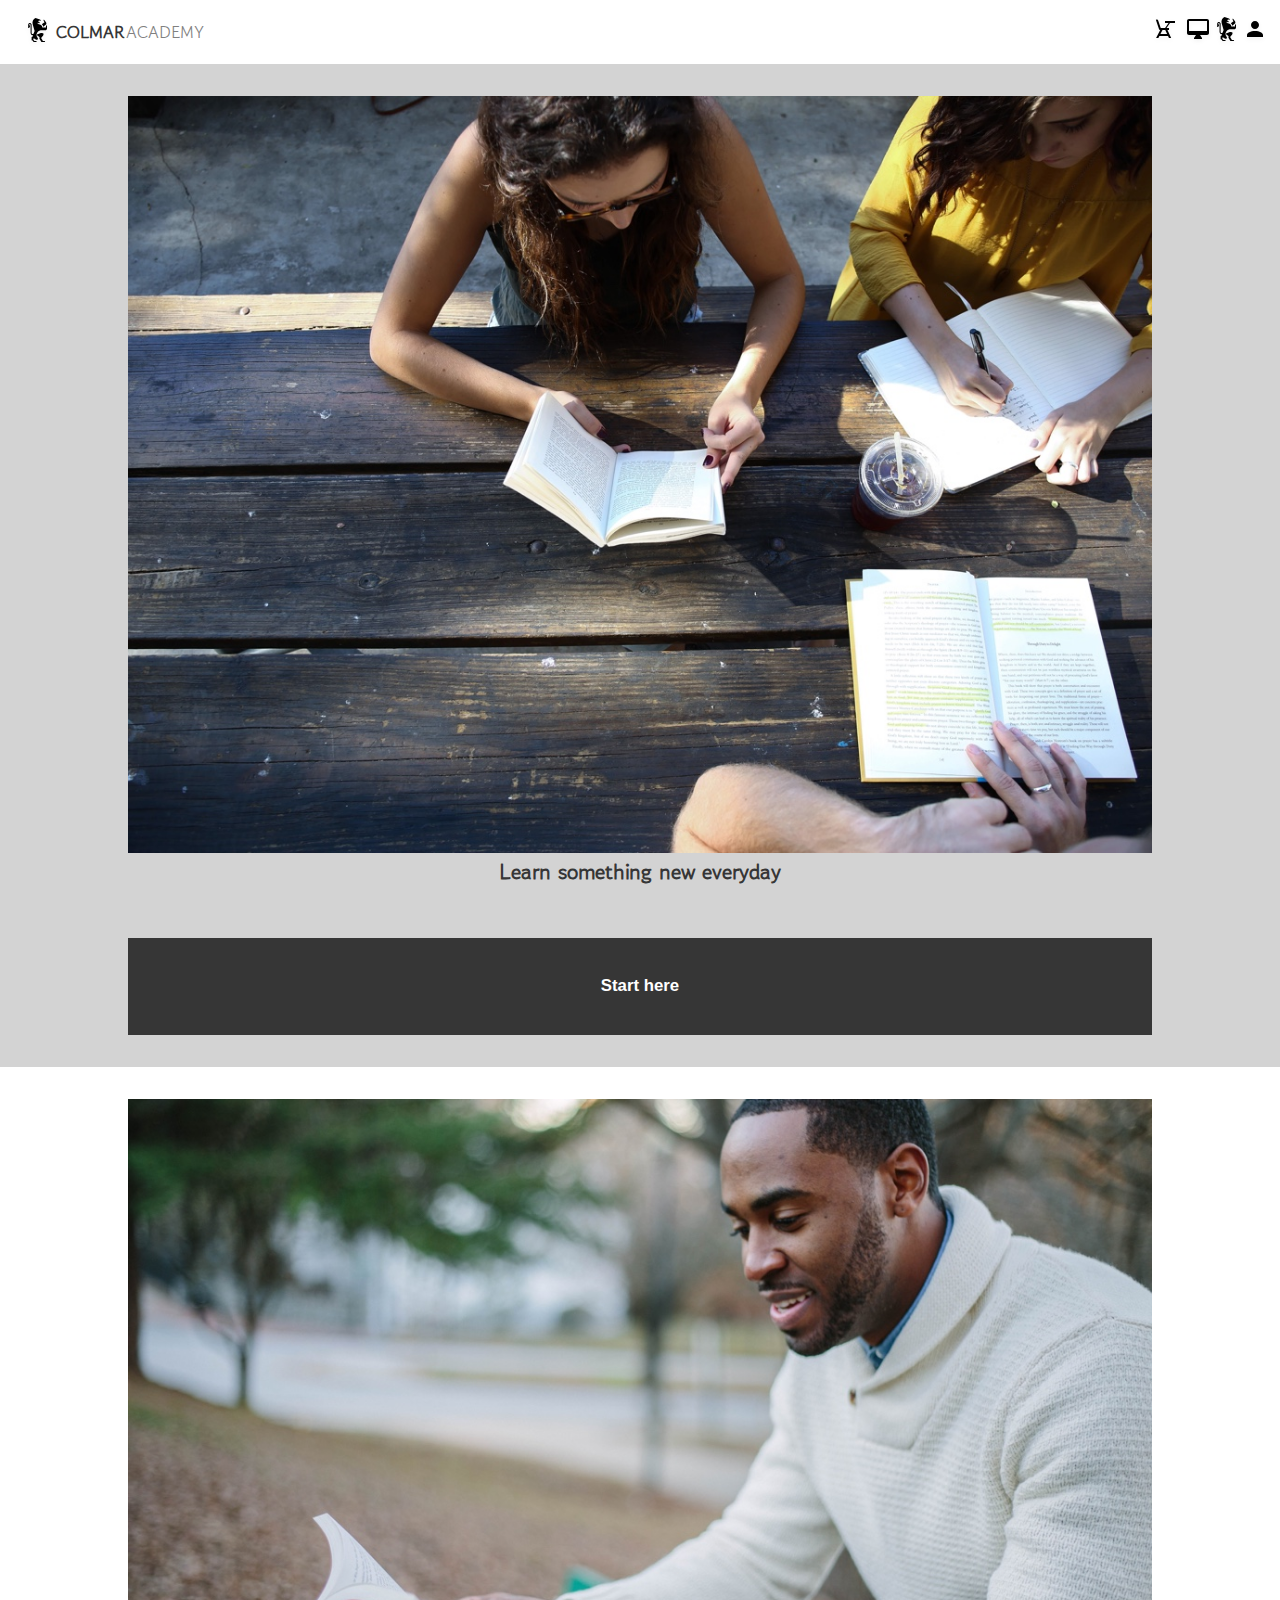
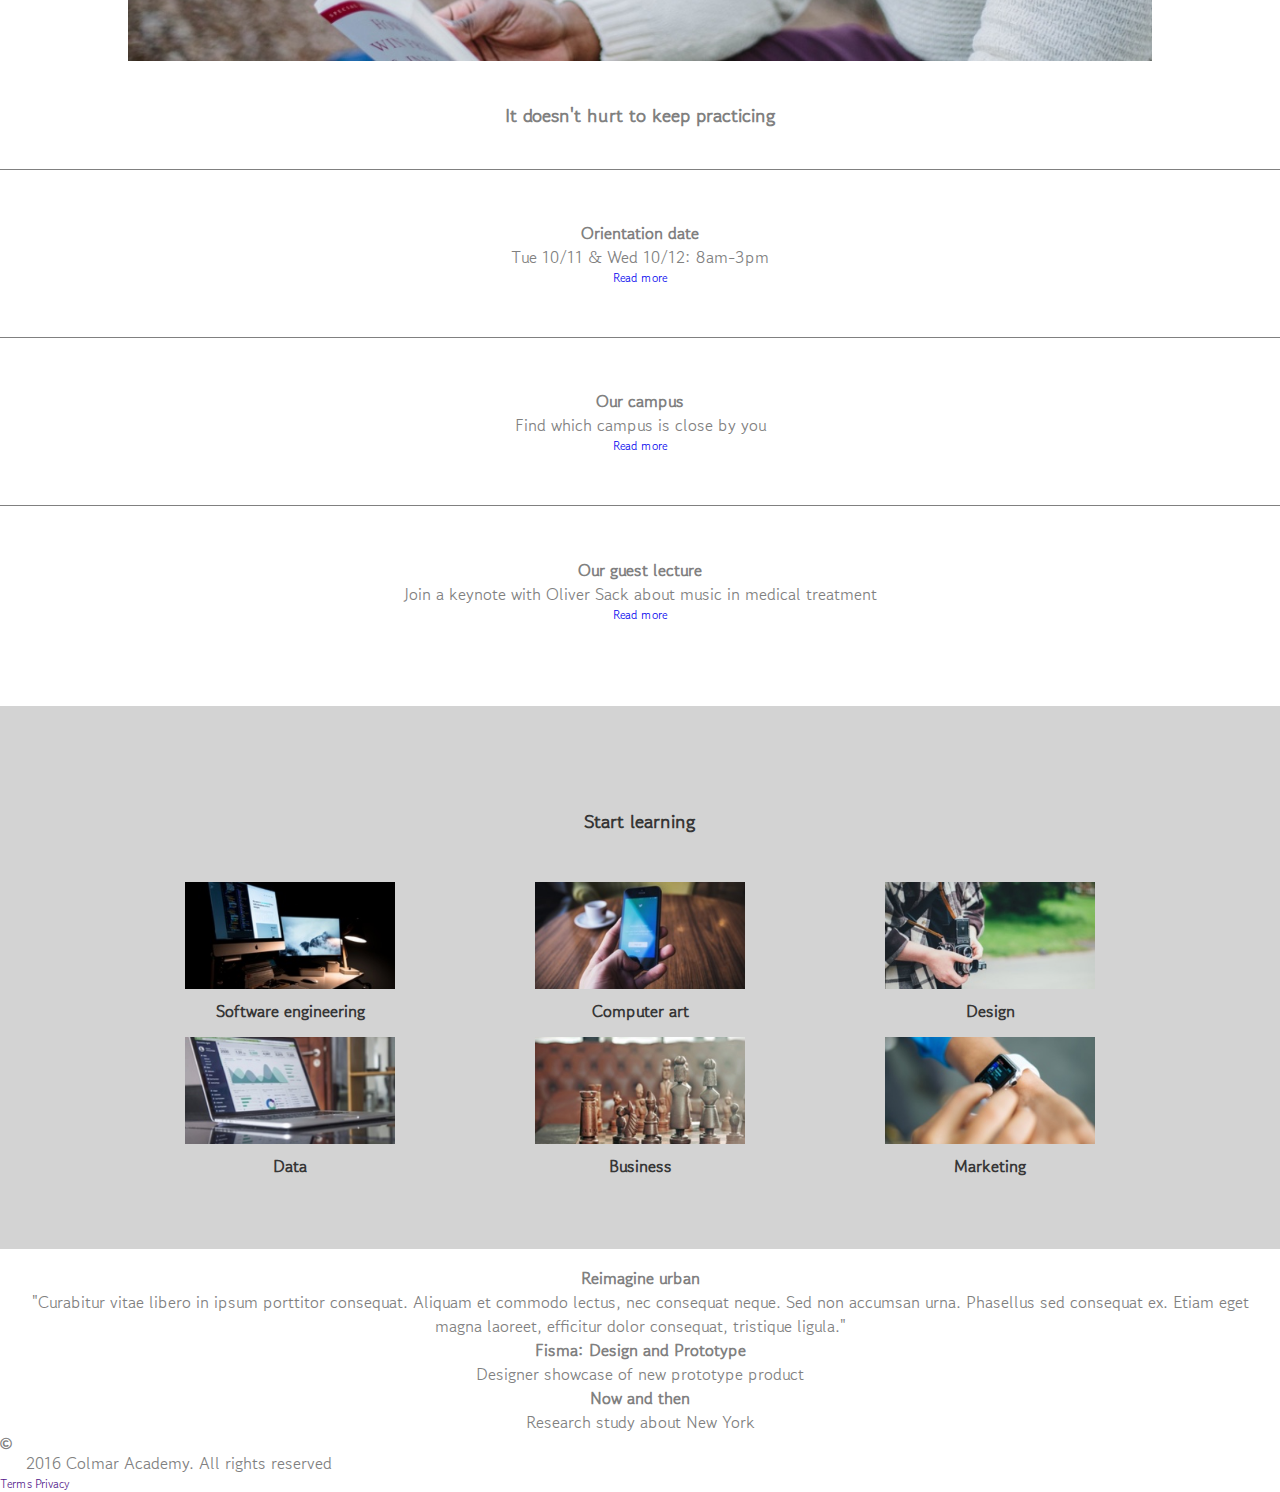
==== commit c22000d4: "Add responsive design and bgcolor to courses" ====
--- a/Capstone-Colmar/index.html
+++ b/Capstone-Colmar/index.html
@@ -25,23 +25,23 @@
     <!-- MAIN CONTENT -->
     <main>
       <!-- BANNER -->
-      <section id="banner" class="padding">
+      <section id="banner" class="padding flex-container">
         <div>
           <img src="resources/images/banner.jpg" alt="" />
         </div>
-        <div>
+        <div class="content-container">
           <h2>Learn something new everyday</h2>
           <p>Lorem ipsum dolor sit atmet, consectetur adipiscing elit.</p>
           <button>Start here</button>
         </div>
       </section>
       <!-- INFORMATION -->
-      <section>
+      <section id="info" class="padding">
         <article>
           <div>
             <img src="resources/images/information-main.jpg" alt="" />
           </div>
-          <div>
+          <div id="info-banner">
             <h3>It doesn't hurt to keep practicing</h3>
             <p>
               "Curabitur vitae libero in ipsum porttitor consequat. Aliquam et
@@ -60,7 +60,7 @@
                 alt=""
               />
             </div>
-            <div>
+            <div class="text-content">
               <h4>Orientation date</h4>
               <p>Tue 10/11 & Wed 10/12: 8am-3pm</p>
               <a href="#" target="_blank">Read more</a>
@@ -73,7 +73,7 @@
                 alt=""
               />
             </div>
-            <div>
+            <div class="text-content">
               <h4>Our campus</h4>
               <p>Find which campus is close by you</p>
               <a href="#" target="_blank">Read more</a>
@@ -86,7 +86,7 @@
                 alt=""
               />
             </div>
-            <div>
+            <div class="text-content">
               <h4>Our guest lecture</h4>
               <p>
                 Join a keynote with Oliver Sack about music in medical treatment
@@ -97,27 +97,27 @@
         </aside>
       </section>
       <!-- COURSES -->
-      <section>
+      <section id="courses">
         <h3>Start learning</h3>
-        <div>
-          <div>
+        <div class="flex-container">
+          <div class="flex-div">
             <div>
               <img src="resources/images/course-software.jpg" alt="" />
             </div>
-            <div>
+            <div class="text-content">
               <h4>Software engineering</h4>
               <p>COURSES</p>
               <p>Web Development, Mobile Development, iOT, APIs</p>
             </div>
           </div>
-          <div>
+          <div class="flex-div">
             <div>
               <img
                 src="./resources/images/course-computer-art.jpg"
                 alt="Smartphone and coffee table"
               />
             </div>
-            <div>
+            <div class="text-content">
               <h4>Computer art</h4>
               <p>COURSES</p>
               <p>
@@ -126,53 +126,53 @@
               </p>
             </div>
           </div>
-          <div>
+          <div class="flex-div">
             <div>
               <img
                 src="./resources/images/course-design.jpg"
                 alt="Old-school camera at a green park"
               />
             </div>
-            <div>
+            <div class="text-content">
               <h4>Design</h4>
               <p>COURSES</p>
               <p>User Experience Design, User Research, Virtual Design</p>
             </div>
           </div>
-          <div>
+          <div class="flex-div">
             <div>
               <img
                 src="./resources/images/course-data.jpg"
                 alt="Laptop with spreadsheets and graphics"
               />
             </div>
-            <div>
+            <div class="text-content">
               <h4>Data</h4>
               <p>COURSES</p>
               <p>Data Science, Big Data, SQL, Data Visualization</p>
             </div>
           </div>
-          <div>
+          <div class="flex-div">
             <div>
               <img
                 src="./resources/images/course-business.jpg"
                 alt="Exotic chess pieces against red sofa"
               />
             </div>
-            <div>
+            <div class="text-content">
               <h4>Business</h4>
               <p>COURSES</p>
               <p>Product Development, Business Development, Startup</p>
             </div>
           </div>
-          <div>
+          <div class="flex-div">
             <div>
               <img
                 src="./resources/images/course-marketing.jpg"
                 alt="Smartwatch on wrist"
               />
             </div>
-            <div>
+            <div class="text-content">
               <h4>Marketing</h4>
               <p>COURSES</p>
               <p>Analytics, Content Marketing, Mobile Marketing</p>
--- a/Capstone-Colmar/resources/css/style.css
+++ b/Capstone-Colmar/resources/css/style.css
@@ -9,10 +9,13 @@
   padding: 0;
 }
 
-img {
-  max-width: 300px;
+main img {
+  max-width: 80%;
 }
 
+aside img {
+  display: none;
+}
 .flex-container {
   display: flex;
 }
@@ -31,9 +34,30 @@
   text-align: center;
 }
 
+a {
+  text-decoration: none;
+}
+
 h2 {
   font-size: 1.8rem;
-  font-weight: 800;
+}
+
+h3 {
+  font-size: 1.6rem;
+  margin: 3% 0;
+}
+
+h4 {
+  font-size: 1.4rem;
+}
+
+main .flex-container {
+  flex-direction: column;
+}
+
+nav p,
+#info-banner p {
+  display: none;
 }
 
 /* Header rules */
@@ -50,8 +74,8 @@
   margin-left: 24px;
 }
 
-#logo p {
-  font-size: 1.2rem;
+p {
+  font-size: 1.4rem;
   margin: 0 2%;
 }
 
@@ -63,10 +87,6 @@
 nav {
   margin-right: 24px;
   align-items: center;
-}
-
-nav p {
-  display: none;
 }
 
 nav a {
@@ -81,6 +101,10 @@
   color: rgb(54, 54, 54);
 }
 
+#banner p {
+  display: none;
+}
+
 #banner button {
   padding: 3%;
   background-color: rgb(54, 54, 54);
@@ -88,4 +112,45 @@
   border: none;
   width: 80%;
   margin-top: 4%;
+  font-weight: 800;
+  font-size: 1.4rem;
+}
+
+/* Information rules */
+
+#info .text-content {
+  border-top: 1px solid grey;
+  padding: 4% 0;
+}
+
+/* Courses rules */
+
+#courses {
+  background-color: lightgray;
+  padding: 5% 0;
+  color: rgb(54, 54, 54);
+}
+
+#courses img {
+  margin: 2% 0;
+  max-width: 60%;
+}
+
+#courses h4 {
+  margin-bottom: 2%;
+}
+
+#courses p {
+  display: none;
+}
+
+#courses .flex-container {
+  flex-flow: row wrap;
+  width: 100%;
+  justify-content: center;
+  align-items: center;
+}
+
+#courses .flex-div {
+  max-width: 350px;
 }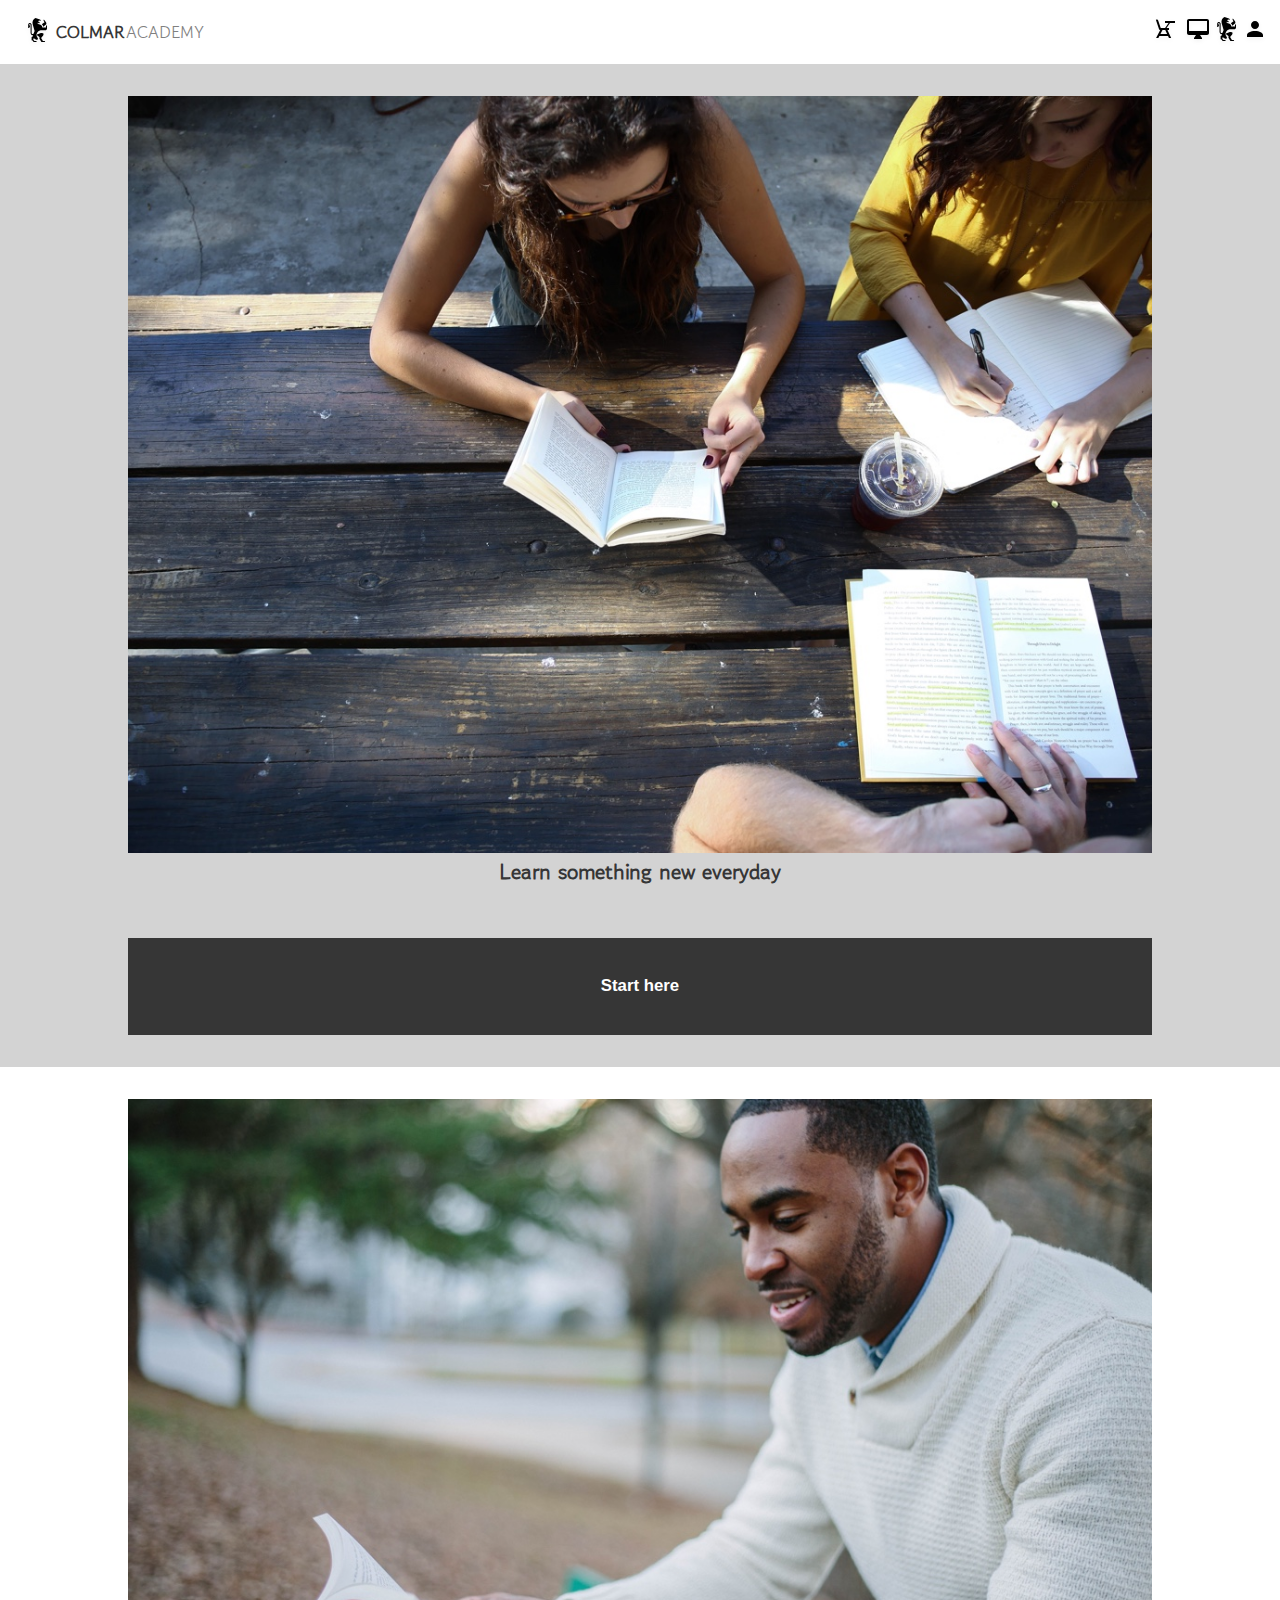
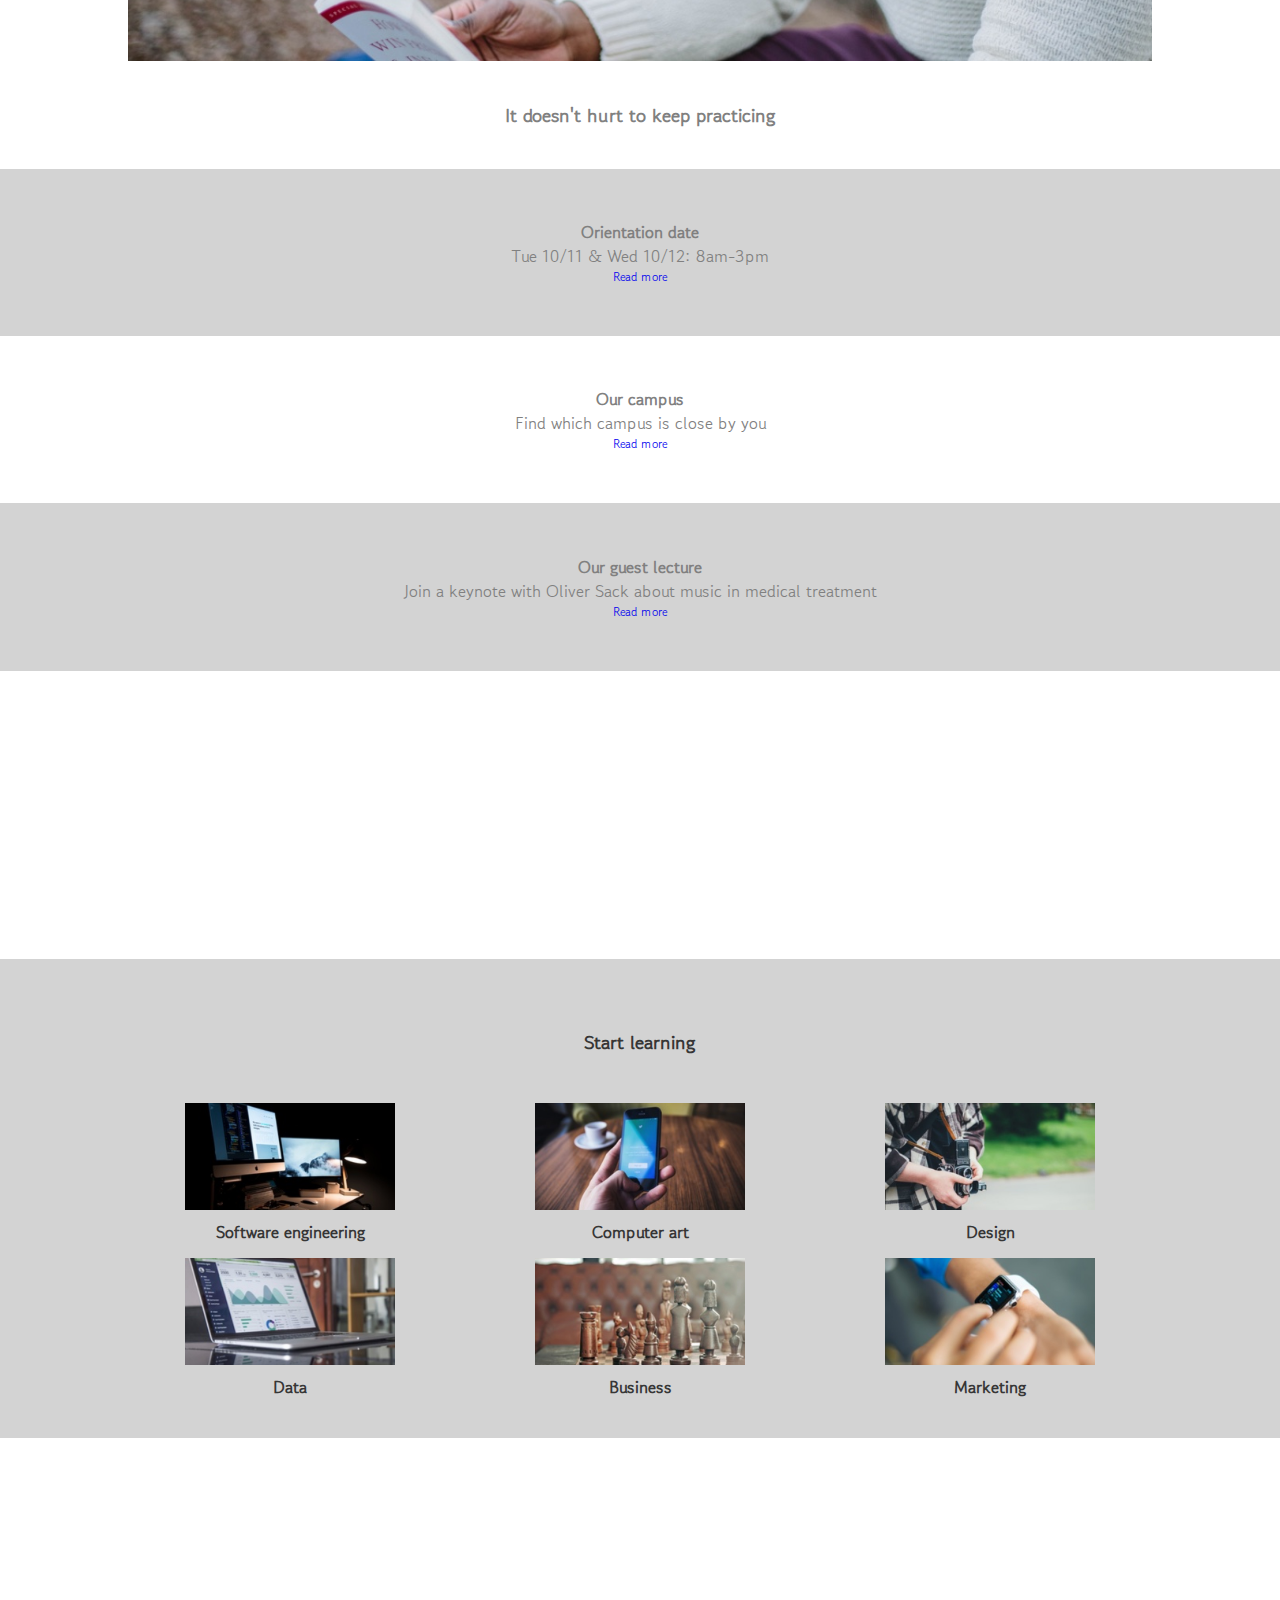
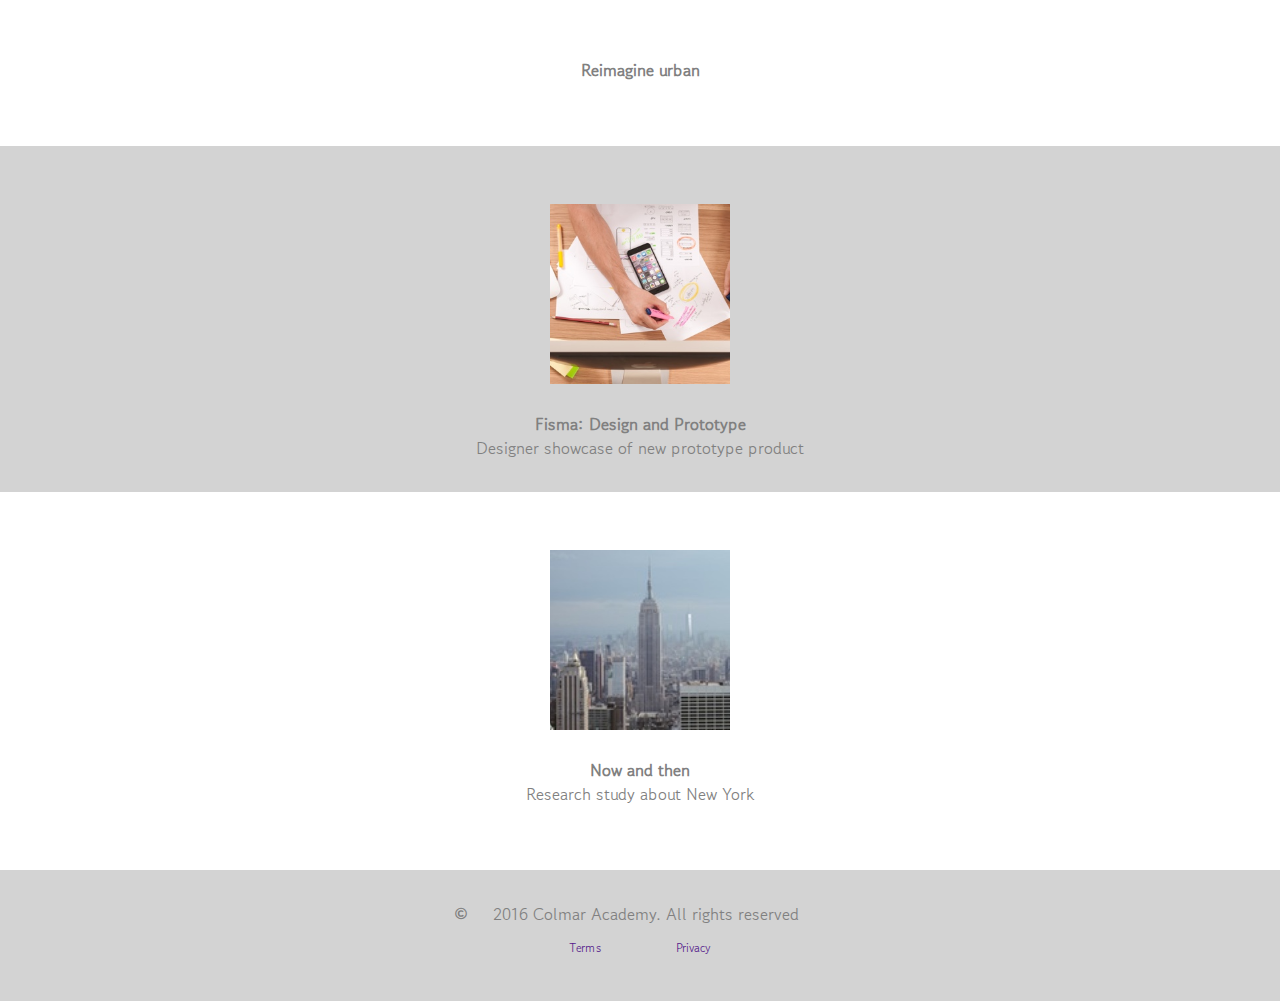
==== commit 686292ff: "Finish design of footer. mobilefirst ready" ====
--- a/Capstone-Colmar/index.html
+++ b/Capstone-Colmar/index.html
@@ -53,7 +53,7 @@
           </div>
         </article>
         <aside>
-          <div>
+          <article>
             <div>
               <img
                 src="resources/images/information-orientation-mobile.jpg"
@@ -65,8 +65,8 @@
               <p>Tue 10/11 & Wed 10/12: 8am-3pm</p>
               <a href="#" target="_blank">Read more</a>
             </div>
-          </div>
-          <div>
+          </article>
+          <article>
             <div>
               <img
                 src="resources/images/information-campus-mobile.jpg"
@@ -78,8 +78,8 @@
               <p>Find which campus is close by you</p>
               <a href="#" target="_blank">Read more</a>
             </div>
-          </div>
-          <div>
+          </article>
+          <article>
             <div>
               <img
                 src="resources/images/information-guest-lecture-mobile.jpg"
@@ -93,11 +93,11 @@
               </p>
               <a href="#" target="_blank">Read more</a>
             </div>
-          </div>
+          </article>
         </aside>
       </section>
       <!-- COURSES -->
-      <section id="courses">
+      <section id="courses" class="padding">
         <h3>Start learning</h3>
         <div class="flex-container">
           <div class="flex-div">
@@ -181,12 +181,12 @@
         </div>
       </section>
       <!-- THESIS -->
-      <section>
+      <section id="thesis" class="padding flex-container">
         <article>
           <div>
             <img src="resources/images/no-video-img.png" alt="" />
           </div>
-          <div>
+          <div class="text-content">
             <h4>Reimagine urban</h4>
             <p>
               "Curabitur vitae libero in ipsum porttitor consequat. Aliquam et
@@ -197,7 +197,7 @@
           </div>
         </article>
         <aside>
-          <div>
+          <div class="padding">
             <div>
               <img src="resources/images/thesis-fisma.jpg" alt="" />
             </div>
@@ -206,7 +206,7 @@
               <p>Designer showcase of new prototype product</p>
             </div>
           </div>
-          <div>
+          <div class="padding">
             <div>
               <img src="resources/images/thesis-now-and-then.jpg" alt="" />
             </div>
@@ -219,12 +219,12 @@
       </section>
     </main>
     <!-- FOOTER -->
-    <footer>
-    <div>
+    <footer class="padding">
+    <div class="flex-container">
       <i class="far fa-copyright"></i>
       <p>2016 Colmar Academy. All rights reserved</p>
     </div>
-    <div>
+    <div class="flex-container">
       <a href="">Terms</a>
       <a href="">Privacy</a>
     </div>
--- a/Capstone-Colmar/resources/css/style.css
+++ b/Capstone-Colmar/resources/css/style.css
@@ -118,16 +118,22 @@
 
 /* Information rules */
 
+#info {
+  margin-bottom: 20%;
+}
+
 #info .text-content {
-  border-top: 1px solid grey;
   padding: 4% 0;
 }
 
+aside article:nth-child(2n+1){
+  background-color: lightgray;
+}
+
 /* Courses rules */
 
 #courses {
   background-color: lightgray;
-  padding: 5% 0;
   color: rgb(54, 54, 54);
 }
 
@@ -153,4 +159,46 @@
 
 #courses .flex-div {
   max-width: 350px;
-}+}
+
+/* Thesis rules */
+
+#thesis {
+  flex-flow: row wrap;
+  justify-content: center;
+}
+
+#thesis article {
+  margin-bottom: 5%;
+}
+
+#thesis .text-content p {
+  display: none;
+}
+
+#thesis img {
+  display: inline-block;
+  height: 180px;
+  margin: 2% 0;  
+}
+
+#thesis aside {
+  width: 100%;
+}
+
+aside .padding:nth-child(2n+1) {
+  background-color: lightgray;
+}
+
+footer {
+  background-color: lightgray;
+}
+
+footer .flex-container {
+  align-items: center;
+  justify-content: center;
+}
+
+footer a {
+  margin: 1% 3%;
+}
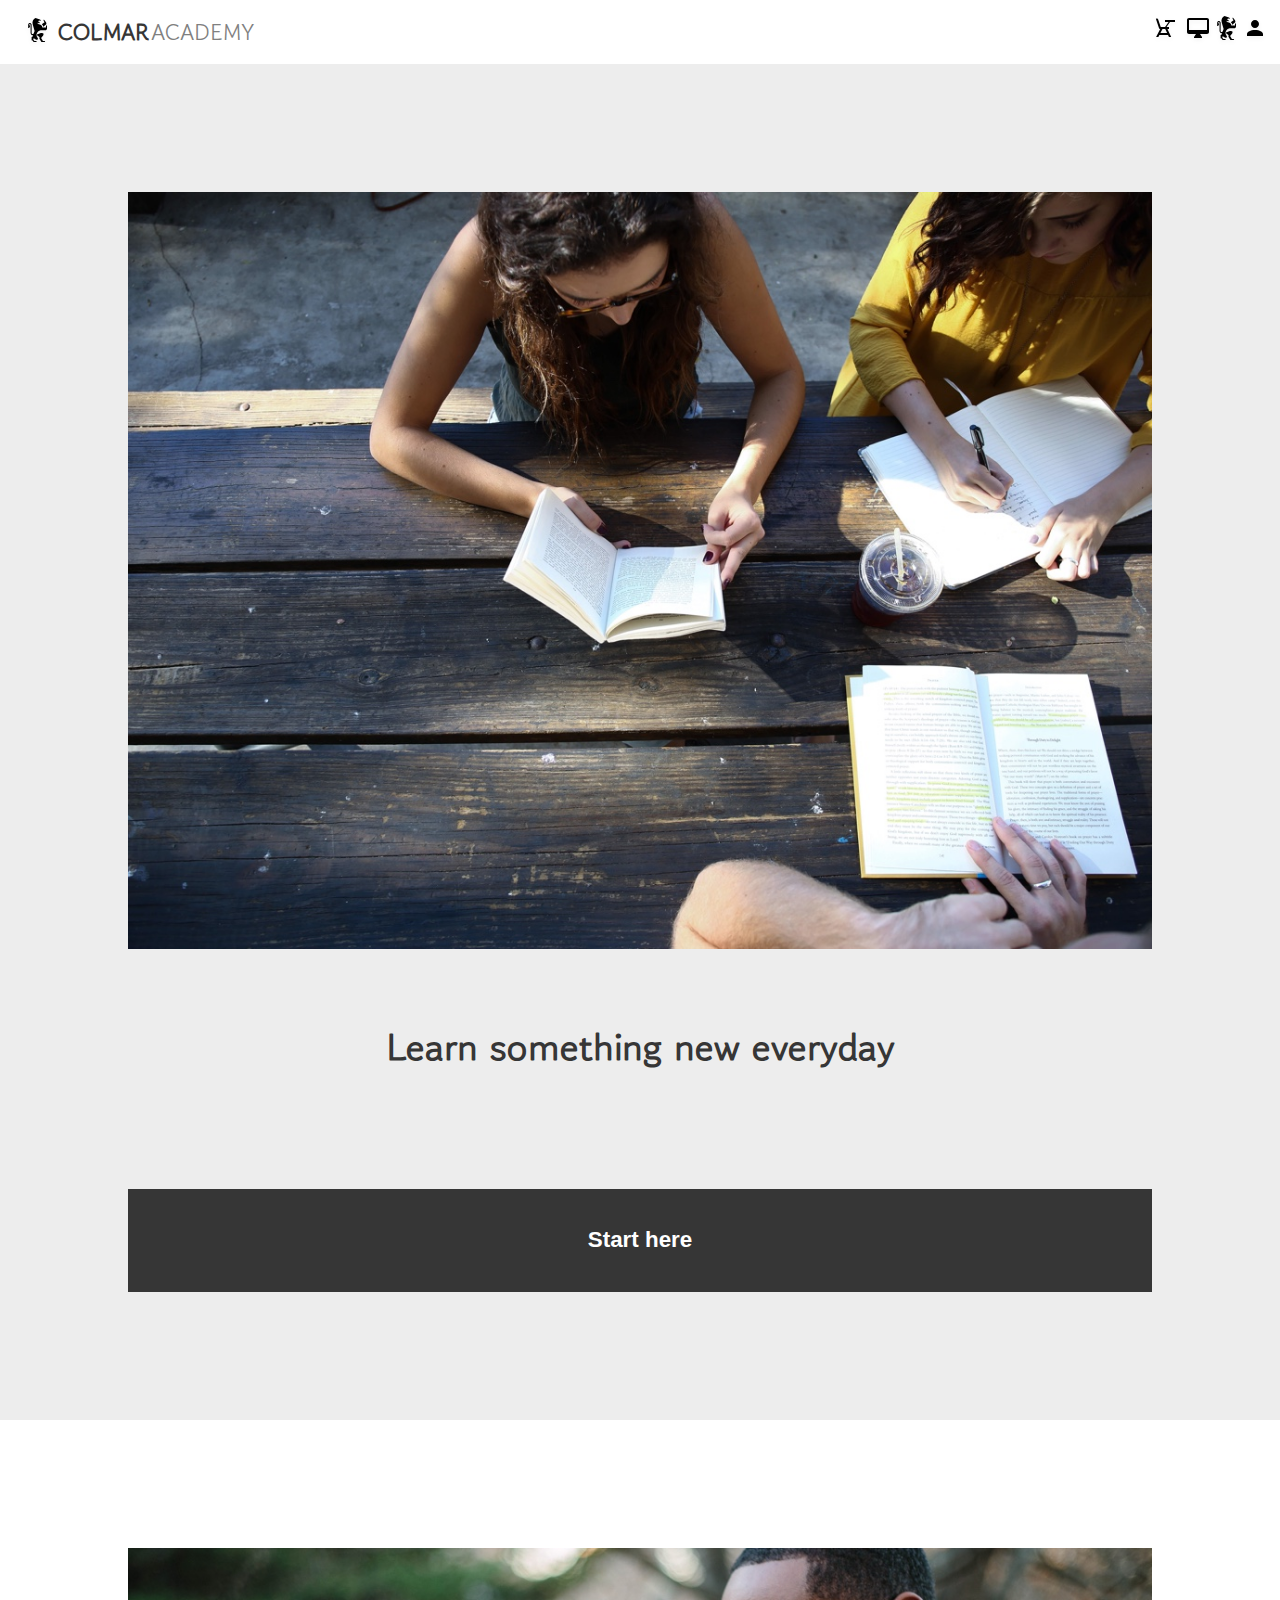
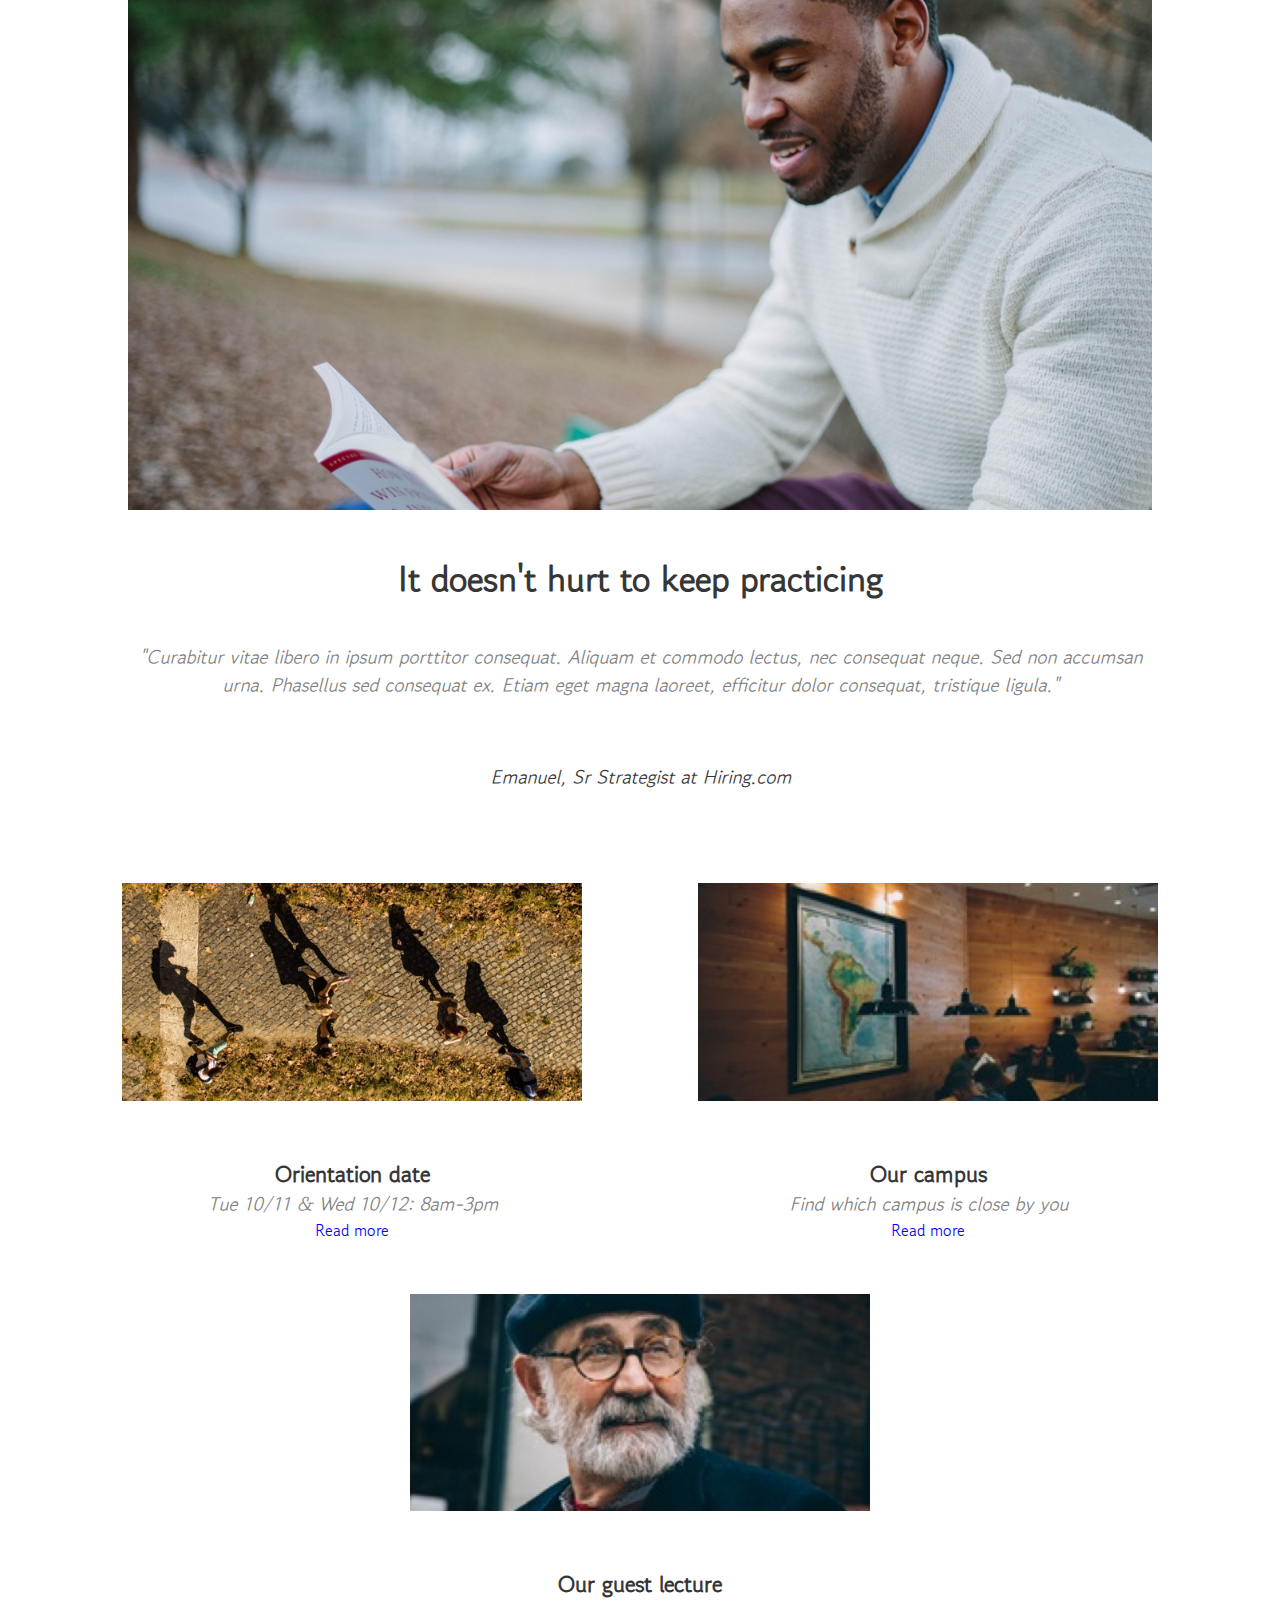
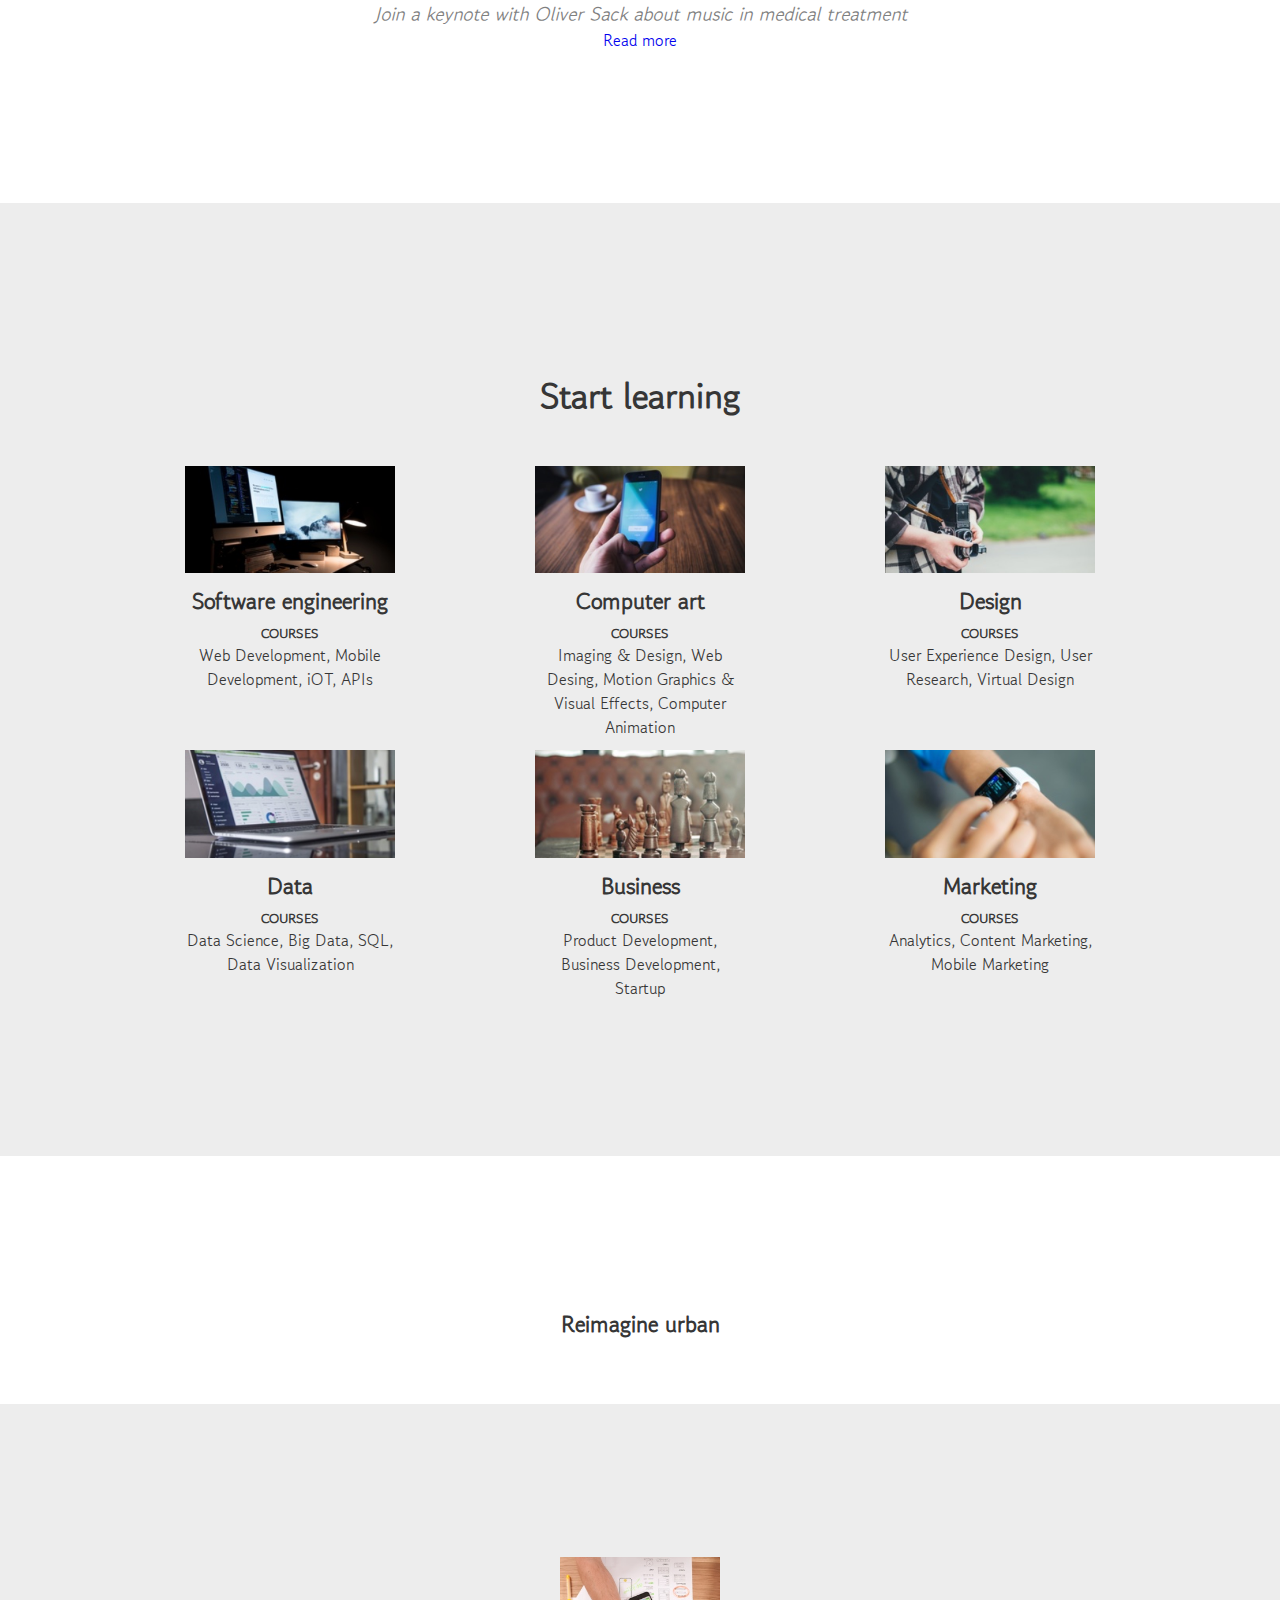
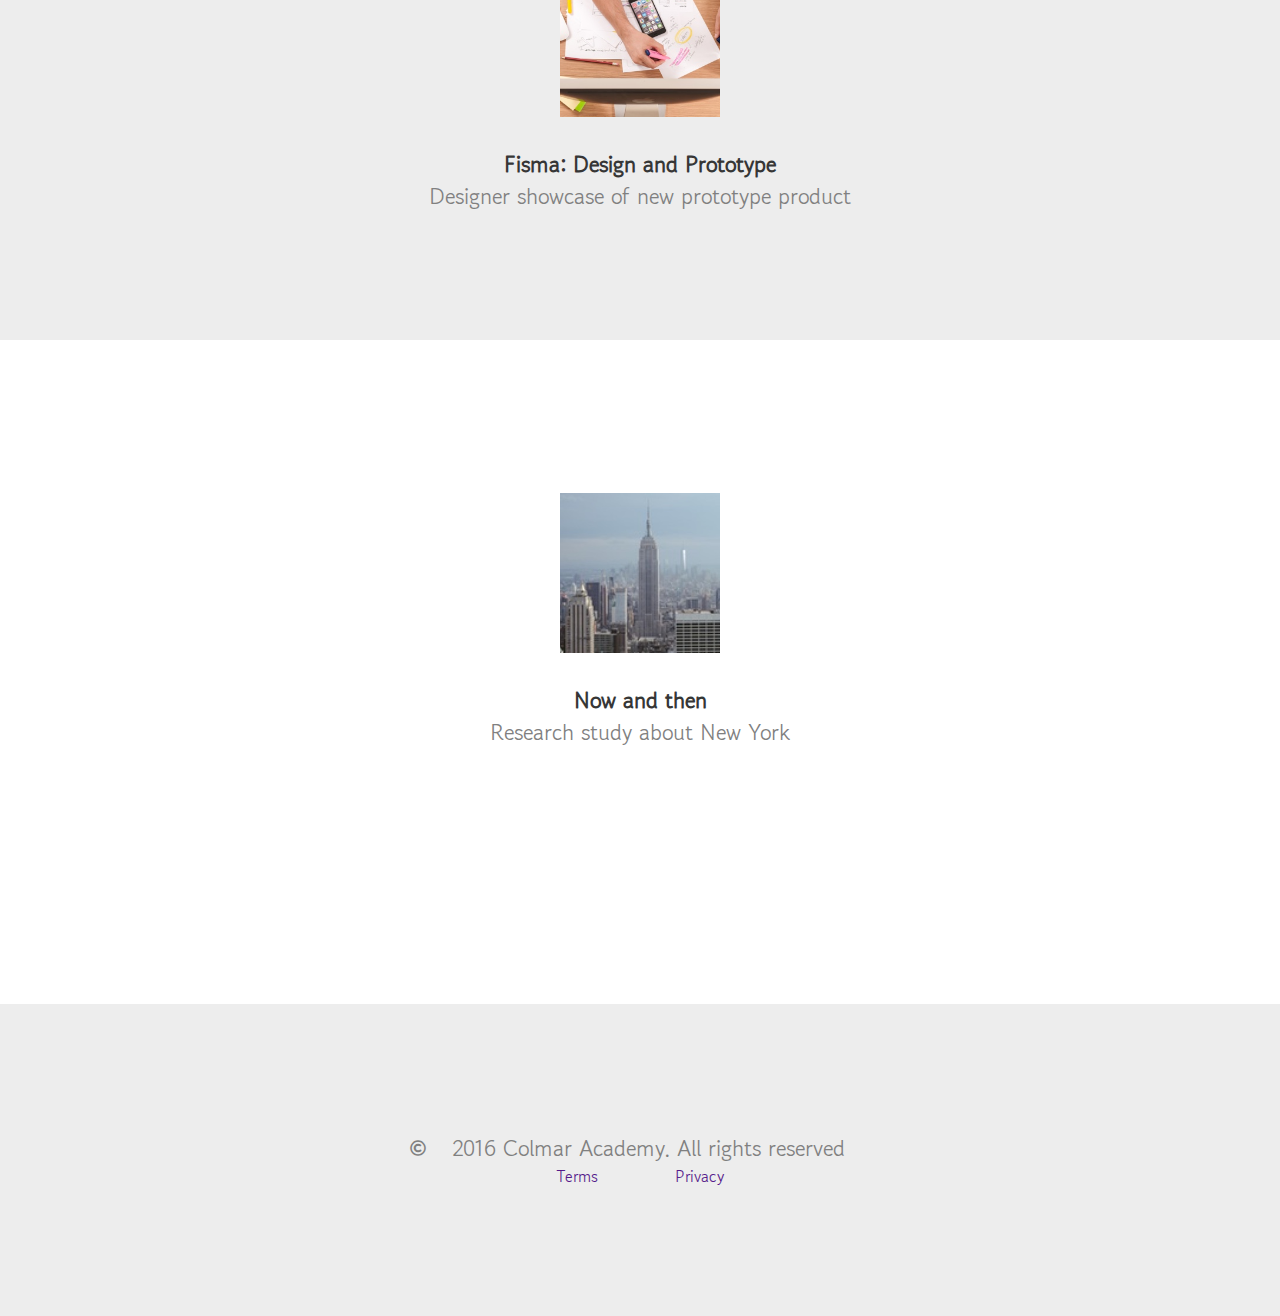
==== commit 74d5944f: "Add ipad rules up to courses" ====
--- a/Capstone-Colmar/index.html
+++ b/Capstone-Colmar/index.html
@@ -49,10 +49,10 @@
               Phasellus sed consequat ex. Etiam eget magna laoreet, efficitur
               dolor consequat, tristique ligula."
             </p>
-            <p>Emanuel, Sr Strategist at Hiring.com</p>
+            <p class="bottom-note">Emanuel, Sr Strategist at Hiring.com</p>
           </div>
         </article>
-        <aside>
+        <aside class="flex-container">
           <article>
             <div>
               <img
@@ -60,7 +60,7 @@
                 alt=""
               />
             </div>
-            <div class="text-content">
+            <div class="text-content flex-container">
               <h4>Orientation date</h4>
               <p>Tue 10/11 & Wed 10/12: 8am-3pm</p>
               <a href="#" target="_blank">Read more</a>
@@ -73,7 +73,7 @@
                 alt=""
               />
             </div>
-            <div class="text-content">
+            <div class="text-content flex-container">
               <h4>Our campus</h4>
               <p>Find which campus is close by you</p>
               <a href="#" target="_blank">Read more</a>
@@ -86,7 +86,7 @@
                 alt=""
               />
             </div>
-            <div class="text-content">
+            <div class="text-content flex-container">
               <h4>Our guest lecture</h4>
               <p>
                 Join a keynote with Oliver Sack about music in medical treatment
@@ -106,7 +106,7 @@
             </div>
             <div class="text-content">
               <h4>Software engineering</h4>
-              <p>COURSES</p>
+              <h5>COURSES</h5>
               <p>Web Development, Mobile Development, iOT, APIs</p>
             </div>
           </div>
@@ -119,7 +119,7 @@
             </div>
             <div class="text-content">
               <h4>Computer art</h4>
-              <p>COURSES</p>
+              <h5>COURSES</h5>
               <p>
                 Imaging & Design, Web Desing, Motion Graphics & Visual Effects,
                 Computer Animation
@@ -135,7 +135,7 @@
             </div>
             <div class="text-content">
               <h4>Design</h4>
-              <p>COURSES</p>
+              <h5>COURSES</h5>
               <p>User Experience Design, User Research, Virtual Design</p>
             </div>
           </div>
@@ -148,7 +148,7 @@
             </div>
             <div class="text-content">
               <h4>Data</h4>
-              <p>COURSES</p>
+              <h5>COURSES</h5>
               <p>Data Science, Big Data, SQL, Data Visualization</p>
             </div>
           </div>
@@ -161,7 +161,7 @@
             </div>
             <div class="text-content">
               <h4>Business</h4>
-              <p>COURSES</p>
+              <h5>COURSES</h5>
               <p>Product Development, Business Development, Startup</p>
             </div>
           </div>
@@ -174,7 +174,7 @@
             </div>
             <div class="text-content">
               <h4>Marketing</h4>
-              <p>COURSES</p>
+              <h5>COURSES</h5>
               <p>Analytics, Content Marketing, Mobile Marketing</p>
             </div>
           </div>
@@ -184,7 +184,9 @@
       <section id="thesis" class="padding flex-container">
         <article>
           <div>
-            <img src="resources/images/no-video-img.png" alt="" />
+            <a href="" class="video-container">
+              <img src="resources/images/no-video-img.png" alt="" />
+            </a>
           </div>
           <div class="text-content">
             <h4>Reimagine urban</h4>
--- a/Capstone-Colmar/resources/css/style.css
+++ b/Capstone-Colmar/resources/css/style.css
@@ -51,6 +51,12 @@
   font-size: 1.4rem;
 }
 
+h2,
+h3,
+h4 {
+  color: rgb(54, 54, 54);
+}
+
 main .flex-container {
   flex-direction: column;
 }
@@ -97,7 +103,7 @@
 /* Banner rules */
 
 #banner {
-  background-color: lightgray;
+  background-color: rgba(211, 211, 211, 0.4);
   color: rgb(54, 54, 54);
 }
 
@@ -127,13 +133,13 @@
 }
 
 aside article:nth-child(2n+1){
-  background-color: lightgray;
+  background-color: rgba(211, 211, 211, 0.4);
 }
 
 /* Courses rules */
 
 #courses {
-  background-color: lightgray;
+  background-color: rgba(211, 211, 211, 0.4);
   color: rgb(54, 54, 54);
 }
 
@@ -178,7 +184,7 @@
 
 #thesis img {
   display: inline-block;
-  height: 180px;
+  max-height: 160px;
   margin: 2% 0;  
 }
 
@@ -187,11 +193,11 @@
 }
 
 aside .padding:nth-child(2n+1) {
-  background-color: lightgray;
+  background-color: rgba(211, 211, 211, 0.4);
 }
 
 footer {
-  background-color: lightgray;
+  background-color: rgba(211, 211, 211, 0.4);
 }
 
 footer .flex-container {
@@ -200,5 +206,81 @@
 }
 
 footer a {
-  margin: 1% 3%;
-}
+  margin: 0 3%;
+}
+
+/* Ipad rules */
+
+@media only screen and (min-width: 760px) {
+
+  html {
+    font-size: 16px;
+  }
+
+  .padding {
+    padding: 10% 0;
+  }
+
+  aside img {
+    display: inline-block;
+    margin: 5% 0;
+    max-width: 80%;
+  }
+
+  #banner h2 {
+    margin: 5% 0;
+    font-size: 2.4rem;
+  }
+
+  #info p {
+    font-size: 1.2rem;
+    font-style: italic;
+  }
+
+  #info-banner p {
+    display: inline-block;
+    margin-bottom: 5%;
+    max-width: 80%;
+  }
+
+  .bottom-note {
+    font-size: 1rem;
+    color:rgb(54, 54, 54);
+  }
+  
+  aside article {
+    max-width: 50%;
+    background-color: white !important;
+  }
+
+  aside.flex-container {
+    flex-flow: row wrap;
+    justify-content: center;
+  }
+
+  #info {
+    margin-bottom: 0;
+  }
+
+  h3 {
+    font-size: 2.2rem;
+  }
+
+  #courses .flex-container {
+    align-content: center;
+  }
+
+  #courses p {
+    display: inherit;
+    font-size: 1rem;
+    max-width: 60%;
+    min-height: 100px;
+  }
+
+  #courses .text-content {
+    display: flex;
+    flex-flow: column nowrap;
+    align-items: center;
+  }
+  
+}
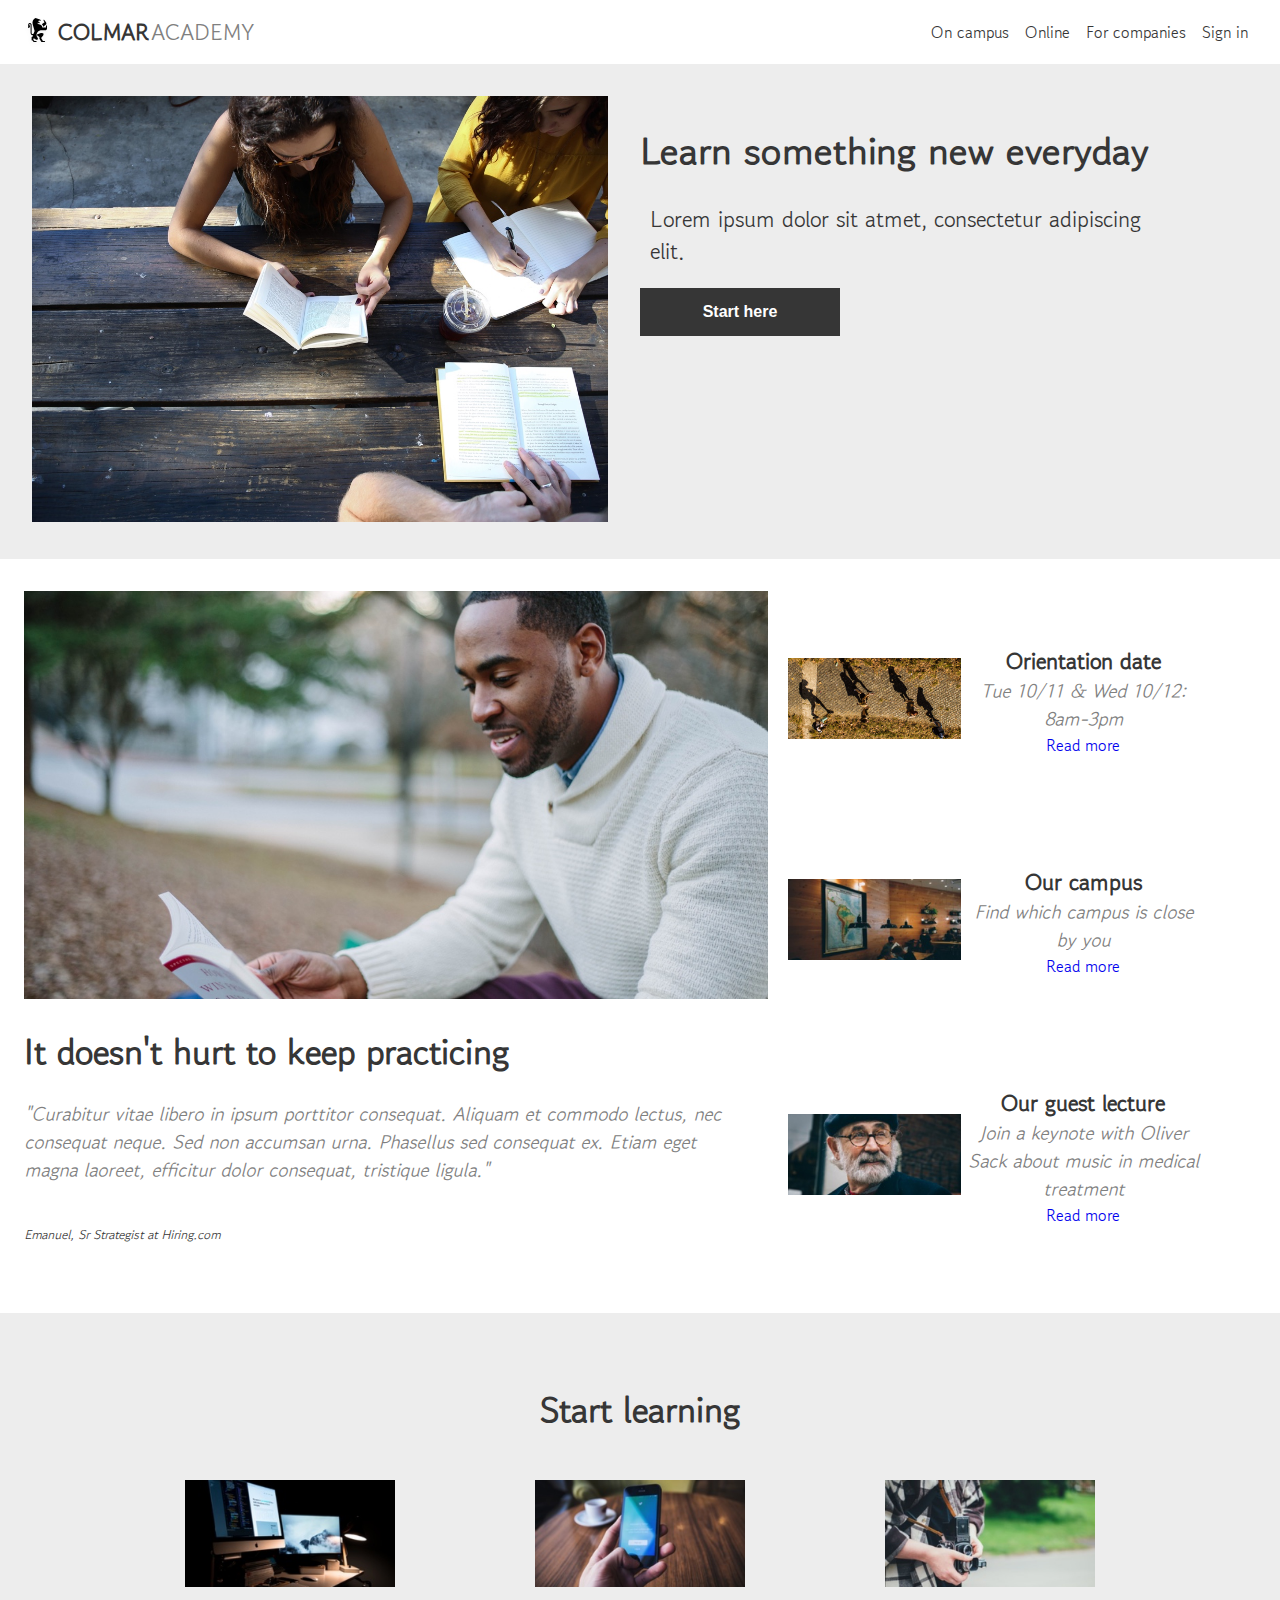
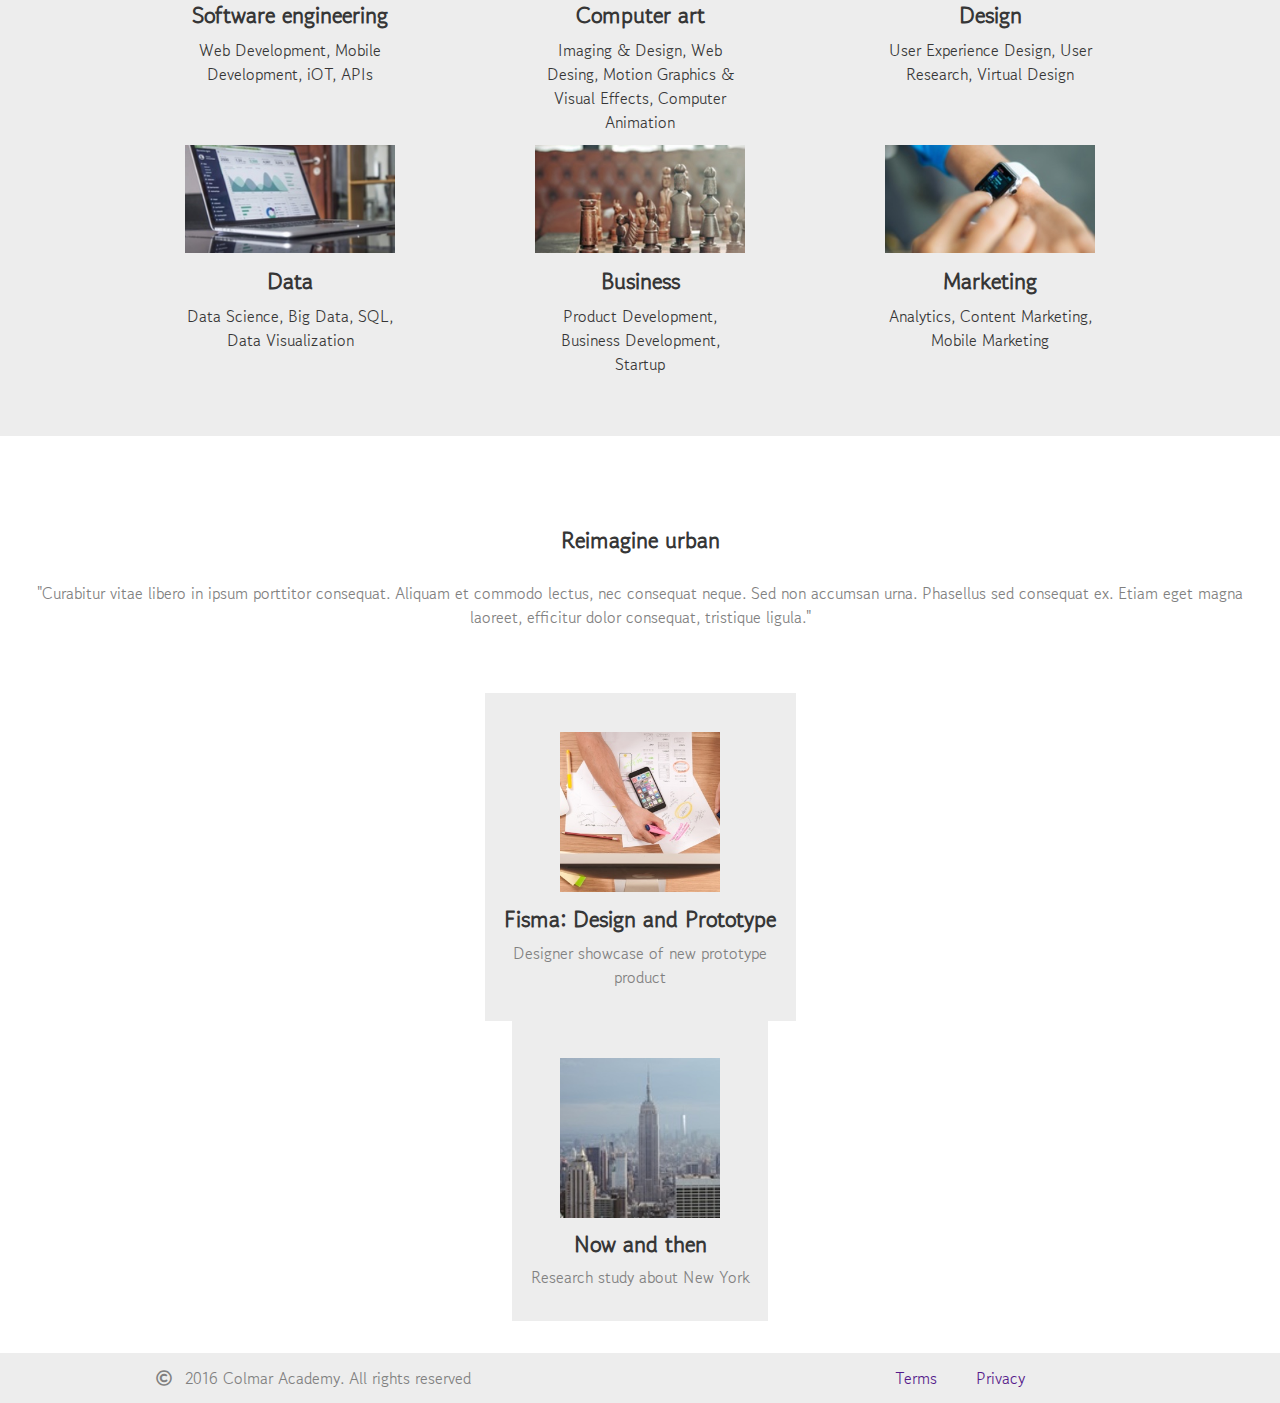
==== commit ed70b86a: "Start outline of info desktop" ====
--- a/Capstone-Colmar/index.html
+++ b/Capstone-Colmar/index.html
@@ -36,8 +36,8 @@
         </div>
       </section>
       <!-- INFORMATION -->
-      <section id="info" class="padding">
-        <article>
+      <section id="info" class="padding flex-container">
+        <article id="banner-container">
           <div>
             <img src="resources/images/information-main.jpg" alt="" />
           </div>
@@ -53,8 +53,8 @@
           </div>
         </article>
         <aside class="flex-container">
-          <article>
-            <div>
+          <article class="flex-container">
+            <div class="image-container">
               <img
                 src="resources/images/information-orientation-mobile.jpg"
                 alt=""
@@ -66,8 +66,8 @@
               <a href="#" target="_blank">Read more</a>
             </div>
           </article>
-          <article>
-            <div>
+          <article class="flex-container">
+            <div class="image-container">
               <img
                 src="resources/images/information-campus-mobile.jpg"
                 alt=""
@@ -79,8 +79,8 @@
               <a href="#" target="_blank">Read more</a>
             </div>
           </article>
-          <article>
-            <div>
+          <article class="flex-container">
+            <div class="image-container">
               <img
                 src="resources/images/information-guest-lecture-mobile.jpg"
                 alt=""
@@ -183,10 +183,8 @@
       <!-- THESIS -->
       <section id="thesis" class="padding flex-container">
         <article>
-          <div>
-            <a href="" class="video-container">
-              <img src="resources/images/no-video-img.png" alt="" />
-            </a>
+          <div class="video-container">
+            <img src="resources/images/no-video-img.png" alt="" />
           </div>
           <div class="text-content">
             <h4>Reimagine urban</h4>
@@ -198,21 +196,21 @@
             </p>
           </div>
         </article>
-        <aside>
-          <div class="padding">
+        <aside class="flex-container">
+          <div class="padding flex-div">
             <div>
               <img src="resources/images/thesis-fisma.jpg" alt="" />
             </div>
-            <div>
+            <div class="text-content">
               <h4>Fisma: Design and Prototype</h4>
               <p>Designer showcase of new prototype product</p>
             </div>
           </div>
-          <div class="padding">
+          <div class="padding flex-div">
             <div>
               <img src="resources/images/thesis-now-and-then.jpg" alt="" />
             </div>
-            <div>
+            <div class="text-content">
               <h4>Now and then</h4>
               <p>Research study about New York</p>
             </div>
--- a/Capstone-Colmar/resources/css/style.css
+++ b/Capstone-Colmar/resources/css/style.css
@@ -16,6 +16,7 @@
 aside img {
   display: none;
 }
+
 .flex-container {
   display: flex;
 }
@@ -130,6 +131,12 @@
 
 #info .text-content {
   padding: 4% 0;
+  max-width: 300px;
+}
+
+aside article:nth-child(n){
+  min-height: 130px;
+  align-items: center;
 }
 
 aside article:nth-child(2n+1){
@@ -152,7 +159,8 @@
   margin-bottom: 2%;
 }
 
-#courses p {
+#courses p,
+#courses h5 {
   display: none;
 }
 
@@ -211,7 +219,7 @@
 
 /* Ipad rules */
 
-@media only screen and (min-width: 760px) {
+@media only screen and (min-width: 600px) {
 
   html {
     font-size: 16px;
@@ -283,4 +291,140 @@
     align-items: center;
   }
   
-}
+  .video-container img {
+    width: 700px;
+    max-height: 100% !important;
+  }
+
+  #thesis .text-content p {
+    display: inline-block;
+    font-size: 1rem;
+    margin-top: 2%;
+  }
+
+  aside .padding:nth-child(n) {
+    background-color: rgba(211, 211, 211, 0.4);
+    min-width: 50%;
+  }
+
+  footer.padding {
+    padding: 0;
+    display: flex;
+    justify-content: space-between;
+    height: 50px;
+  }
+
+  footer .flex-container {
+    min-width: 50%;
+  }
+
+  footer p {
+    font-size: 1rem;
+  }
+
+}
+
+/* Desktop rules */
+
+@media only screen and (min-width: 1000px) {
+
+  .padding {
+    padding: 32px 0;
+  }
+
+  nav a {
+    padding: 0 8px;
+    margin: 0;
+    max-width: 100%;
+  }
+
+  nav img {
+    display: none;
+  }
+
+  nav p {
+    display: inline-block;
+    font-size: 1rem;
+    margin: 0;
+    color: rgb(54, 54, 54);  
+  }
+
+  #banner.flex-container {
+    flex-flow: row nowrap;
+    align-items: flex-start;
+  }
+
+  #banner div {
+    max-width: 50%;
+  }
+
+  #banner div:last-child {
+    max-width: 40%;
+  }
+
+  #banner img {
+    max-width: 90%;
+  }
+
+  #banner p {
+    display: inline-block;
+  }
+
+  .content-container {
+    text-align: start;
+  }
+
+  #banner button {
+    max-width: 200px;
+    font-size: 1rem;
+  }
+
+  #info.flex-container {
+    flex-flow: row nowrap;
+  }
+
+  #banner-container {
+    max-width: 60%;
+    margin-left: 24px;
+  }
+
+  #info article img {
+    max-width: 100%;
+  }
+
+  #info-banner {
+    text-align: start;
+  }
+
+  #info-banner p {
+    max-width: 100%;
+    margin-left: 0;
+  }
+
+  .bottom-note {
+    font-size: .8rem !important;
+  }
+
+  aside {
+    max-width: 40%;
+  }
+
+  aside article {
+    max-width: 100%;
+    flex-flow: row nowrap !important;
+    margin-left: 4%;
+  }
+
+  #info article img {
+    width: 100%;
+    height: auto;
+  }
+
+  #info .text-content {
+    max-width: 50%;
+  }
+
+  aside .image-container {
+    width: 35%;
+  }
+}